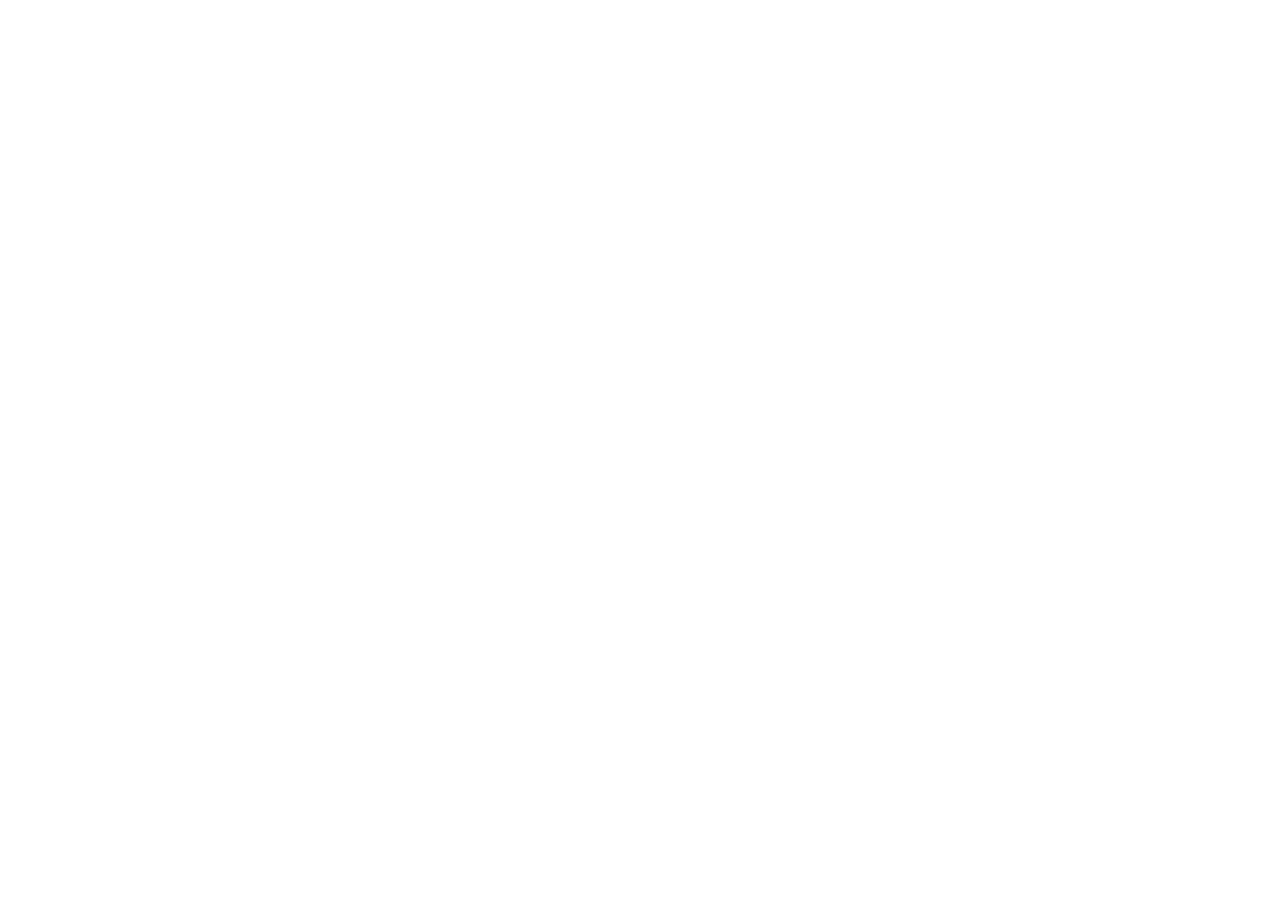
==== index.html @ ef93de19 "Add files via upload" ====
<!DOCTYPE html>
<html lang="en">
  <head>
    <meta charset="UTF-8" />
    <meta name="viewport" content="width=device-width, initial-scale=1.0, maximum-scale=1" />
    <title>ThinkWorld</title>
    <meta name="description" content="ThinkWorld — built on Replit. Update this description to reflect the app." />
    <meta name="robots" content="index, follow" />
    <meta property="og:title" content="ThinkWorld" />
    <meta property="og:description" content="ThinkWorld — built on Replit. Update this description to reflect the app." />
    <meta property="og:type" content="website" />
    <meta name="twitter:card" content="summary_large_image" />
    <meta name="twitter:title" content="ThinkWorld" />
    <meta name="twitter:description" content="ThinkWorld — built on Replit. Update this description to reflect the app." />
    <link rel="icon" type="image/svg+xml" href="/favicon.svg" />
    <link rel="preconnect" href="https://fonts.googleapis.com">
    <link rel="preconnect" href="https://fonts.gstatic.com" crossorigin>
    <link href="https://fonts.googleapis.com/css2?family=Inter:wght@400;500;600;700&display=swap" rel="stylesheet">
    <script type="module" crossorigin src="/assets/index-BuUdLi_k.js"></script>
    <link rel="stylesheet" crossorigin href="/assets/index-B8LPkPPi.css">
  </head>
  <body>
    <div id="root"></div>
  </body>
</html>
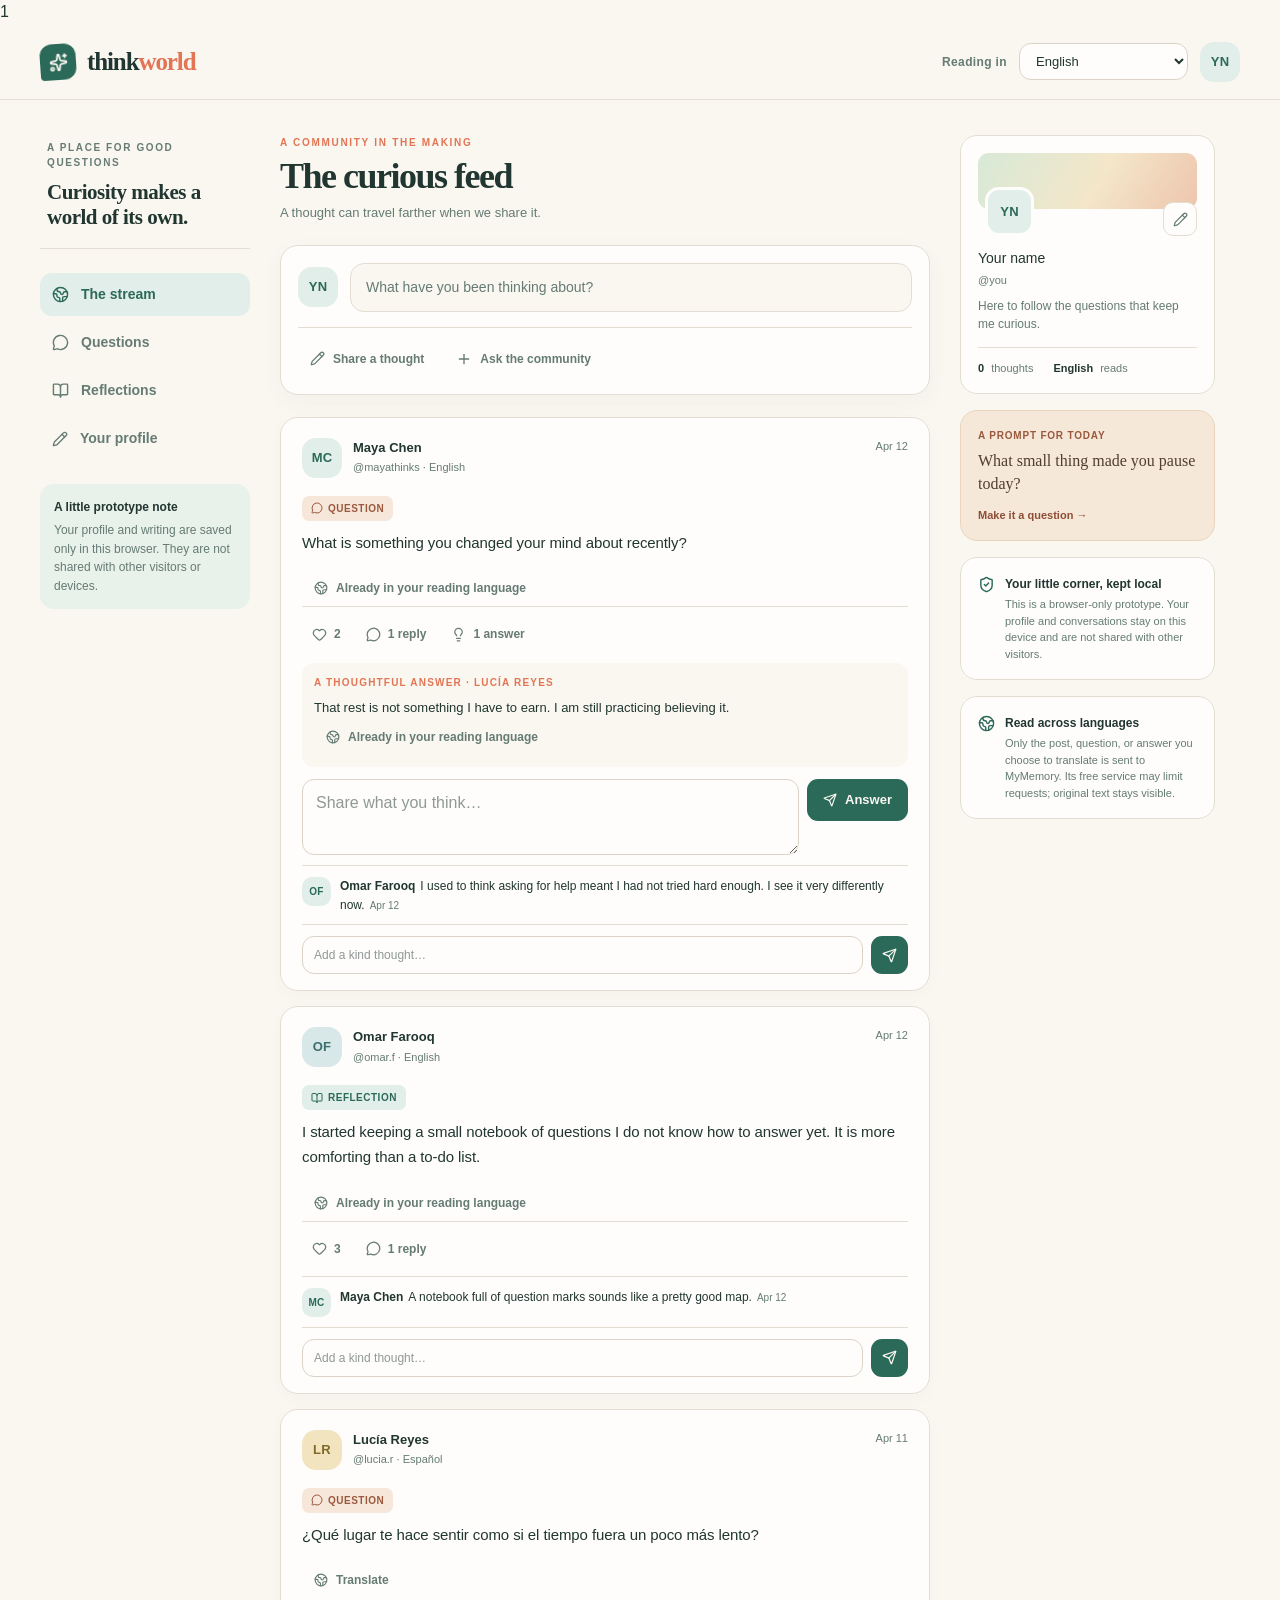
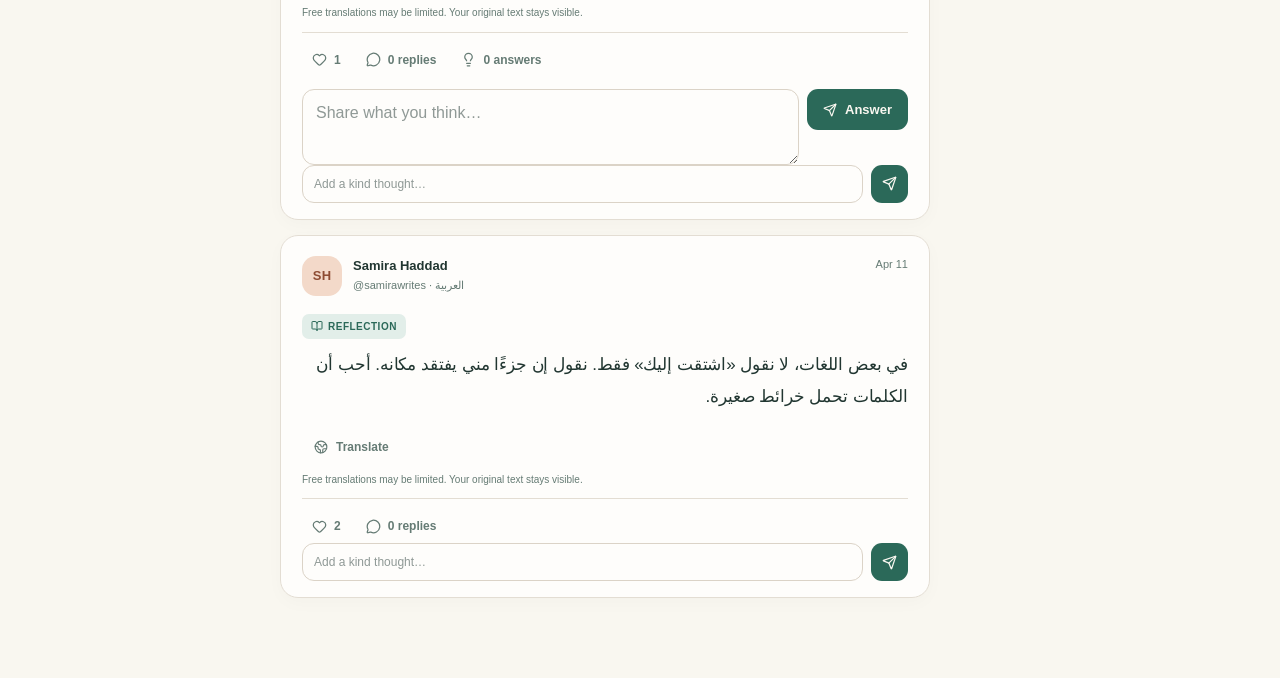
==== commit 0a11ca7f: "Update script and stylesheet paths in index.html" ====
--- a/index.html
+++ b/index.html
@@ -1,4 +1,4 @@
-<!DOCTYPE html>
+1<!DOCTYPE html>
 <html lang="en">
   <head>
     <meta charset="UTF-8" />
@@ -16,8 +16,8 @@
     <link rel="preconnect" href="https://fonts.googleapis.com">
     <link rel="preconnect" href="https://fonts.gstatic.com" crossorigin>
     <link href="https://fonts.googleapis.com/css2?family=Inter:wght@400;500;600;700&display=swap" rel="stylesheet">
-    <script type="module" crossorigin src="/assets/index-BuUdLi_k.js"></script>
-    <link rel="stylesheet" crossorigin href="/assets/index-B8LPkPPi.css">
+    <script type="module" crossorigin src="index-BuUdLi_k.js"></script>
+    <link rel="stylesheet" crossorigin href="index-B8LPkPPi.css">
   </head>
   <body>
     <div id="root"></div>
--- a/index-B8LPkPPi.css
+++ b/index-B8LPkPPi.css
@@ -0,0 +1 @@
+@import"https://fonts.googleapis.com/css2?family=DM+Sans:wght@400;500;600;700&family=Fraunces:opsz,wght@9..144,500;9..144,600;9..144,700&display=swap";@layer components;@layer properties{@supports (((-webkit-hyphens:none)) and (not (margin-trim:inline))) or ((-moz-orient:inline) and (not (color:rgb(from red r g b)))){*,:before,:after,::backdrop{--tw-translate-x:0;--tw-translate-y:0;--tw-translate-z:0;--tw-rotate-x:initial;--tw-rotate-y:initial;--tw-rotate-z:initial;--tw-skew-x:initial;--tw-skew-y:initial;--tw-space-y-reverse:0;--tw-space-x-reverse:0;--tw-border-style:solid;--tw-leading:initial;--tw-font-weight:initial;--tw-tracking:initial;--tw-ordinal:initial;--tw-slashed-zero:initial;--tw-numeric-figure:initial;--tw-numeric-spacing:initial;--tw-numeric-fraction:initial;--tw-shadow:0 0 #0000;--tw-shadow-color:initial;--tw-shadow-alpha:100%;--tw-inset-shadow:0 0 #0000;--tw-inset-shadow-color:initial;--tw-inset-shadow-alpha:100%;--tw-ring-color:initial;--tw-ring-shadow:0 0 #0000;--tw-inset-ring-color:initial;--tw-inset-ring-shadow:0 0 #0000;--tw-ring-inset:initial;--tw-ring-offset-width:0px;--tw-ring-offset-color:#fff;--tw-ring-offset-shadow:0 0 #0000;--tw-outline-style:solid;--tw-duration:initial;--tw-ease:initial;--tw-content:"";--tw-animation-delay:0s;--tw-animation-direction:normal;--tw-animation-duration:initial;--tw-animation-fill-mode:none;--tw-animation-iteration-count:1;--tw-enter-blur:0;--tw-enter-opacity:1;--tw-enter-rotate:0;--tw-enter-scale:1;--tw-enter-translate-x:0;--tw-enter-translate-y:0;--tw-exit-blur:0;--tw-exit-opacity:1;--tw-exit-rotate:0;--tw-exit-scale:1;--tw-exit-translate-x:0;--tw-exit-translate-y:0}}}@layer theme{:root,:host{--color-red-50:oklch(97.1% .013 17.38);--color-red-300:oklch(80.8% .114 19.571);--color-red-400:oklch(70.4% .191 22.216);--color-red-500:oklch(63.7% .237 25.331);--color-red-600:oklch(57.7% .245 27.325);--color-gray-50:oklch(98.5% .002 247.839);--color-gray-100:oklch(96.7% .003 264.542);--color-gray-600:oklch(44.6% .03 256.802);--color-gray-700:oklch(37.3% .034 259.733);--color-gray-800:oklch(27.8% .033 256.848);--color-gray-900:oklch(21% .034 264.665);--color-black:#000;--color-white:#fff;--spacing:.25rem;--container-sm:24rem;--container-md:28rem;--container-lg:32rem;--text-xs:.75rem;--text-xs--line-height:calc(1 / .75);--text-sm:.875rem;--text-sm--line-height:calc(1.25 / .875);--text-base:1rem;--text-base--line-height: 1.5 ;--text-lg:1.125rem;--text-lg--line-height:calc(1.75 / 1.125);--text-xl:1.25rem;--text-xl--line-height:calc(1.75 / 1.25);--text-2xl:1.5rem;--text-2xl--line-height:calc(2 / 1.5);--font-weight-normal:400;--font-weight-medium:500;--font-weight-semibold:600;--font-weight-bold:700;--tracking-tight:-.025em;--tracking-widest:.1em;--leading-snug:1.375;--leading-normal:1.5;--leading-relaxed:1.625;--ease-in-out:cubic-bezier(.4, 0, .2, 1);--animate-spin:spin 1s linear infinite;--animate-pulse:pulse 2s cubic-bezier(.4, 0, .6, 1) infinite;--aspect-video:16 / 9;--default-transition-duration:.15s;--default-transition-timing-function:cubic-bezier(.4, 0, .2, 1);--default-font-family:var(--app-font-sans);--default-mono-font-family:var(--app-font-mono);--color-border:hsl(var(--border))}}@layer base{*,:after,:before,::backdrop{box-sizing:border-box;border:0 solid;margin:0;padding:0}::file-selector-button{box-sizing:border-box;border:0 solid;margin:0;padding:0}html,:host{-webkit-text-size-adjust:100%;tab-size:4;line-height:1.5;font-family:var(--default-font-family,-apple-system, BlinkMacSystemFont, "Segoe UI", Roboto, "Helvetica Neue", "Noto Sans", Arial, sans-serif, "Apple Color Emoji", "Segoe UI Emoji", "Segoe UI Symbol", "Noto Color Emoji");font-feature-settings:var(--default-font-feature-settings,normal);font-variation-settings:var(--default-font-variation-settings,normal);-webkit-tap-highlight-color:transparent}hr{height:0;color:inherit;border-top-width:1px}abbr:where([title]){-webkit-text-decoration:underline dotted;text-decoration:underline dotted}h1,h2,h3,h4,h5,h6{font-size:inherit;font-weight:inherit}a{color:inherit;-webkit-text-decoration:inherit;text-decoration:inherit}b,strong{font-weight:bolder}code,kbd,samp,pre{font-family:var(--default-mono-font-family,ui-monospace, SFMono-Regular, Menlo, Monaco, Consolas, "Liberation Mono", "Courier New", monospace);font-feature-settings:var(--default-mono-font-feature-settings,normal);font-variation-settings:var(--default-mono-font-variation-settings,normal);font-size:1em}small{font-size:80%}sub,sup{vertical-align:baseline;font-size:75%;line-height:0;position:relative}sub{bottom:-.25em}sup{top:-.5em}table{text-indent:0;border-color:inherit;border-collapse:collapse}:-moz-focusring:where(:not(iframe)){outline:auto}progress{vertical-align:baseline}summary{display:list-item}ol,ul,menu{list-style:none}img,svg,video,canvas,audio,iframe,embed,object{vertical-align:middle;display:block}img,video{max-width:100%;height:auto}button,input,select,optgroup,textarea{font:inherit;font-feature-settings:inherit;font-variation-settings:inherit;letter-spacing:inherit;color:inherit;opacity:1;background-color:#0000;border-radius:0}::file-selector-button{font:inherit;font-feature-settings:inherit;font-variation-settings:inherit;letter-spacing:inherit;color:inherit;opacity:1;background-color:#0000;border-radius:0}:where(select:is([multiple],[size])) optgroup{font-weight:bolder}:where(select:is([multiple],[size])) optgroup option{padding-inline-start:20px}::file-selector-button{margin-inline-end:4px}::placeholder{opacity:1}@supports (not ((-webkit-appearance:-apple-pay-button))) or (contain-intrinsic-size:1px){::placeholder{color:currentColor}@supports (color:color-mix(in lab,red,red)){::placeholder{color:color-mix(in oklab,currentcolor 50%,transparent)}}}textarea{resize:vertical}::-webkit-search-decoration{-webkit-appearance:none}::-webkit-date-and-time-value{min-height:1lh;text-align:inherit}::-webkit-datetime-edit{display:inline-flex}::-webkit-datetime-edit-fields-wrapper{padding:0}::-webkit-datetime-edit{padding-block:0}::-webkit-datetime-edit-year-field{padding-block:0}::-webkit-datetime-edit-month-field{padding-block:0}::-webkit-datetime-edit-day-field{padding-block:0}::-webkit-datetime-edit-hour-field{padding-block:0}::-webkit-datetime-edit-minute-field{padding-block:0}::-webkit-datetime-edit-second-field{padding-block:0}::-webkit-datetime-edit-millisecond-field{padding-block:0}::-webkit-datetime-edit-meridiem-field{padding-block:0}::-webkit-calendar-picker-indicator{line-height:1}:-moz-ui-invalid{box-shadow:none}button,input:where([type=button],[type=reset],[type=submit]){appearance:button}::file-selector-button{appearance:button}::-webkit-inner-spin-button{height:auto}::-webkit-outer-spin-button{height:auto}[hidden]:where(:not([hidden=until-found])){display:none!important}*{border-color:hsl(var(--border))}body{background-color:hsl(var(--background));font-family:var(--app-font-sans);color:hsl(var(--foreground));-webkit-font-smoothing:antialiased;-moz-osx-font-smoothing:grayscale;min-width:320px;margin:0}button,input,textarea,select{font:inherit}button{cursor:pointer}}@layer utilities{.\@container\/field-group{container:field-group/inline-size}.pointer-events-auto{pointer-events:auto}.pointer-events-none{pointer-events:none}.invisible{visibility:hidden}.visible{visibility:visible}.sr-only{clip-path:inset(50%);white-space:nowrap;border-width:0;width:1px;height:1px;margin:-1px;padding:0;position:absolute;overflow:hidden}.absolute{position:absolute}.fixed{position:fixed}.relative{position:relative}.static{position:static}.inset-0{inset:0}.inset-x-0{inset-inline:0}.inset-y-0{inset-block:0}.-top-12{top:calc(var(--spacing) * -12)}.top-0{top:0}.top-1\.5{top:calc(var(--spacing) * 1.5)}.top-1\/2{top:50%}.top-2{top:calc(var(--spacing) * 2)}.top-3\.5{top:calc(var(--spacing) * 3.5)}.top-4{top:calc(var(--spacing) * 4)}.top-\[1px\]{top:1px}.top-\[50\%\]{top:50%}.top-\[60\%\]{top:60%}.top-full{top:100%}.-right-12{right:calc(var(--spacing) * -12)}.right-0{right:0}.right-1{right:var(--spacing)}.right-2{right:calc(var(--spacing) * 2)}.right-3{right:calc(var(--spacing) * 3)}.right-4{right:calc(var(--spacing) * 4)}.-bottom-12{bottom:calc(var(--spacing) * -12)}.bottom-0{bottom:0}.-left-12{left:calc(var(--spacing) * -12)}.left-0{left:0}.left-1\/2{left:50%}.left-2{left:calc(var(--spacing) * 2)}.left-\[50\%\]{left:50%}.z-10{z-index:10}.z-20{z-index:20}.z-50{z-index:50}.z-\[1\]{z-index:1}.z-\[100\]{z-index:100}.order-first{order:-9999}.order-last{order:9999}.\!m-0{margin:0!important}.-mx-1{margin-inline:calc(var(--spacing) * -1)}.mx-2{margin-inline:calc(var(--spacing) * 2)}.mx-3\.5{margin-inline:calc(var(--spacing) * 3.5)}.mx-4{margin-inline:calc(var(--spacing) * 4)}.mx-auto{margin-inline:auto}.-my-2{margin-block:calc(var(--spacing) * -2)}.my-0{margin-block:0}.my-0\.5{margin-block:calc(var(--spacing) * .5)}.my-1{margin-block:var(--spacing)}.-mt-4{margin-top:calc(var(--spacing) * -4)}.mt-1\.5{margin-top:calc(var(--spacing) * 1.5)}.mt-2{margin-top:calc(var(--spacing) * 2)}.mt-4{margin-top:calc(var(--spacing) * 4)}.mt-24{margin-top:calc(var(--spacing) * 24)}.mt-auto{margin-top:auto}.mr-2{margin-right:calc(var(--spacing) * 2)}.mb-1{margin-bottom:var(--spacing)}.mb-2{margin-bottom:calc(var(--spacing) * 2)}.mb-3{margin-bottom:calc(var(--spacing) * 3)}.mb-4{margin-bottom:calc(var(--spacing) * 4)}.-ml-4{margin-left:calc(var(--spacing) * -4)}.ml-1{margin-left:var(--spacing)}.ml-4{margin-left:calc(var(--spacing) * 4)}.ml-auto{margin-left:auto}.line-clamp-2{-webkit-line-clamp:2;-webkit-box-orient:vertical;display:-webkit-box;overflow:hidden}.block{display:block}.flex{display:flex}.grid{display:grid}.hidden{display:none}.inline-flex{display:inline-flex}.table{display:table}.aspect-square{aspect-ratio:1}.aspect-video{aspect-ratio:var(--aspect-video)}.size-4{width:calc(var(--spacing) * 4);height:calc(var(--spacing) * 4)}.size-6{width:calc(var(--spacing) * 6);height:calc(var(--spacing) * 6)}.size-8{width:calc(var(--spacing) * 8);height:calc(var(--spacing) * 8)}.size-10{width:calc(var(--spacing) * 10);height:calc(var(--spacing) * 10)}.size-\[--cell-size\]{width:--cell-size;height:--cell-size}.h-1\.5{height:calc(var(--spacing) * 1.5)}.h-2{height:calc(var(--spacing) * 2)}.h-2\.5{height:calc(var(--spacing) * 2.5)}.h-3{height:calc(var(--spacing) * 3)}.h-3\.5{height:calc(var(--spacing) * 3.5)}.h-4{height:calc(var(--spacing) * 4)}.h-5{height:calc(var(--spacing) * 5)}.h-6{height:calc(var(--spacing) * 6)}.h-7{height:calc(var(--spacing) * 7)}.h-8{height:calc(var(--spacing) * 8)}.h-9{height:calc(var(--spacing) * 9)}.h-10{height:calc(var(--spacing) * 10)}.h-12{height:calc(var(--spacing) * 12)}.h-\[--cell-size\]{height:--cell-size}.h-\[1px\]{height:1px}.h-\[var\(--radix-navigation-menu-viewport-height\)\]{height:var(--radix-navigation-menu-viewport-height)}.h-\[var\(--radix-select-trigger-height\)\]{height:var(--radix-select-trigger-height)}.h-auto{height:auto}.h-full{height:100%}.h-px{height:1px}.h-svh{height:100svh}.max-h-\[--radix-context-menu-content-available-height\]{max-height:--radix-context-menu-content-available-height}.max-h-\[--radix-select-content-available-height\]{max-height:--radix-select-content-available-height}.max-h-\[85vh\]{max-height:85vh}.max-h-\[300px\]{max-height:300px}.max-h-\[var\(--radix-dropdown-menu-content-available-height\)\]{max-height:var(--radix-dropdown-menu-content-available-height)}.max-h-screen{max-height:100vh}.min-h-0{min-height:0}.min-h-8{min-height:calc(var(--spacing) * 8)}.min-h-9{min-height:calc(var(--spacing) * 9)}.min-h-10{min-height:calc(var(--spacing) * 10)}.min-h-\[60px\]{min-height:60px}.min-h-screen{min-height:100vh}.min-h-svh{min-height:100svh}.w-0{width:0}.w-1{width:var(--spacing)}.w-2{width:calc(var(--spacing) * 2)}.w-2\.5{width:calc(var(--spacing) * 2.5)}.w-3{width:calc(var(--spacing) * 3)}.w-3\.5{width:calc(var(--spacing) * 3.5)}.w-3\/4{width:75%}.w-4{width:calc(var(--spacing) * 4)}.w-5{width:calc(var(--spacing) * 5)}.w-7{width:calc(var(--spacing) * 7)}.w-8{width:calc(var(--spacing) * 8)}.w-9{width:calc(var(--spacing) * 9)}.w-10{width:calc(var(--spacing) * 10)}.w-64{width:calc(var(--spacing) * 64)}.w-72{width:calc(var(--spacing) * 72)}.w-\[--cell-size\]{width:--cell-size}.w-\[1px\]{width:1px}.w-\[100px\]{width:100px}.w-\[var\(--sidebar-width\)\]{width:var(--sidebar-width)}.w-auto{width:auto}.w-fit{width:fit-content}.w-full{width:100%}.w-max{width:max-content}.w-px{width:1px}.max-w-\[var\(--skeleton-width\)\]{max-width:var(--skeleton-width)}.max-w-lg{max-width:var(--container-lg)}.max-w-max{max-width:max-content}.max-w-md{max-width:var(--container-md)}.max-w-sm{max-width:var(--container-sm)}.min-w-0{min-width:0}.min-w-5{min-width:calc(var(--spacing) * 5)}.min-w-8{min-width:calc(var(--spacing) * 8)}.min-w-9{min-width:calc(var(--spacing) * 9)}.min-w-10{min-width:calc(var(--spacing) * 10)}.min-w-\[--cell-size\]{min-width:--cell-size}.min-w-\[8rem\]{min-width:8rem}.min-w-\[12rem\]{min-width:12rem}.min-w-\[var\(--radix-select-trigger-width\)\]{min-width:var(--radix-select-trigger-width)}.flex-1{flex:1}.shrink-0{flex-shrink:0}.grow{flex-grow:1}.grow-0{flex-grow:0}.basis-full{flex-basis:100%}.caption-bottom{caption-side:bottom}.border-collapse{border-collapse:collapse}.origin-\[--radix-context-menu-content-transform-origin\]{transform-origin:--radix-context-menu-content-transform-origin}.origin-\[--radix-dropdown-menu-content-transform-origin\]{transform-origin:--radix-dropdown-menu-content-transform-origin}.origin-\[--radix-hover-card-content-transform-origin\]{transform-origin:--radix-hover-card-content-transform-origin}.origin-\[--radix-menubar-content-transform-origin\]{transform-origin:--radix-menubar-content-transform-origin}.origin-\[--radix-popover-content-transform-origin\]{transform-origin:--radix-popover-content-transform-origin}.origin-\[--radix-select-content-transform-origin\]{transform-origin:--radix-select-content-transform-origin}.origin-\[--radix-tooltip-content-transform-origin\]{transform-origin:--radix-tooltip-content-transform-origin}.-translate-x-1\/2{--tw-translate-x: -50% ;translate:var(--tw-translate-x) var(--tw-translate-y)}.-translate-x-px{--tw-translate-x:-1px;translate:var(--tw-translate-x) var(--tw-translate-y)}.translate-x-\[-50\%\]{--tw-translate-x:-50%;translate:var(--tw-translate-x) var(--tw-translate-y)}.translate-x-px{--tw-translate-x:1px;translate:var(--tw-translate-x) var(--tw-translate-y)}.-translate-y-1\/2{--tw-translate-y: -50% ;translate:var(--tw-translate-x) var(--tw-translate-y)}.translate-y-\[-50\%\]{--tw-translate-y:-50%;translate:var(--tw-translate-x) var(--tw-translate-y)}.rotate-45{rotate:45deg}.rotate-90{rotate:90deg}.transform{transform:var(--tw-rotate-x,) var(--tw-rotate-y,) var(--tw-rotate-z,) var(--tw-skew-x,) var(--tw-skew-y,)}.animate-caret-blink{animation:1.25s ease-out infinite caret-blink}.animate-in{animation:enter var(--tw-animation-duration,var(--tw-duration,.15s))var(--tw-ease,ease)var(--tw-animation-delay,0s)var(--tw-animation-iteration-count,1)var(--tw-animation-direction,normal)var(--tw-animation-fill-mode,none)}.animate-pulse{animation:var(--animate-pulse)}.animate-spin{animation:var(--animate-spin)}.cursor-default{cursor:default}.cursor-pointer{cursor:pointer}.cursor-text{cursor:text}.touch-none{touch-action:none}.resize-none{resize:none}.list-disc{list-style-type:disc}.list-none{list-style-type:none}.flex-col{flex-direction:column}.flex-col-reverse{flex-direction:column-reverse}.flex-row{flex-direction:row}.flex-wrap{flex-wrap:wrap}.place-content-center{place-content:center}.items-center{align-items:center}.items-end{align-items:flex-end}.items-start{align-items:flex-start}.items-stretch{align-items:stretch}.justify-between{justify-content:space-between}.justify-center{justify-content:center}.justify-start{justify-content:flex-start}.gap-1{gap:var(--spacing)}.gap-1\.5{gap:calc(var(--spacing) * 1.5)}.gap-2{gap:calc(var(--spacing) * 2)}.gap-2\.5{gap:calc(var(--spacing) * 2.5)}.gap-3{gap:calc(var(--spacing) * 3)}.gap-4{gap:calc(var(--spacing) * 4)}.gap-6{gap:calc(var(--spacing) * 6)}.gap-7{gap:calc(var(--spacing) * 7)}:where(.space-y-1\.5>:not(:last-child)){--tw-space-y-reverse:0;margin-block-start:calc(calc(var(--spacing) * 1.5) * var(--tw-space-y-reverse));margin-block-end:calc(calc(var(--spacing) * 1.5) * calc(1 - var(--tw-space-y-reverse)))}:where(.space-y-2>:not(:last-child)){--tw-space-y-reverse:0;margin-block-start:calc(calc(var(--spacing) * 2) * var(--tw-space-y-reverse));margin-block-end:calc(calc(var(--spacing) * 2) * calc(1 - var(--tw-space-y-reverse)))}:where(.space-x-1>:not(:last-child)){--tw-space-x-reverse:0;margin-inline-start:calc(var(--spacing) * var(--tw-space-x-reverse));margin-inline-end:calc(var(--spacing) * calc(1 - var(--tw-space-x-reverse)))}:where(.space-x-4>:not(:last-child)){--tw-space-x-reverse:0;margin-inline-start:calc(calc(var(--spacing) * 4) * var(--tw-space-x-reverse));margin-inline-end:calc(calc(var(--spacing) * 4) * calc(1 - var(--tw-space-x-reverse)))}.self-stretch{align-self:stretch}.overflow-auto{overflow:auto}.overflow-hidden{overflow:hidden}.overflow-x-auto{overflow-x:auto}.overflow-x-hidden{overflow-x:hidden}.overflow-y-auto{overflow-y:auto}.rounded{border-radius:.25rem}.rounded-\[2px\]{border-radius:2px}.rounded-\[calc\(var\(--radius\)-5px\)\]{border-radius:calc(var(--radius) - 5px)}.rounded-\[inherit\]{border-radius:inherit}.rounded-full{border-radius:3.40282e38px}.rounded-lg{border-radius:var(--radius)}.rounded-md{border-radius:calc(var(--radius) - 2px)}.rounded-none{border-radius:0}.rounded-sm{border-radius:calc(var(--radius) - 4px)}.rounded-xl{border-radius:calc(var(--radius) + 4px)}.rounded-t-\[10px\]{border-top-left-radius:10px;border-top-right-radius:10px}.rounded-l-md{border-top-left-radius:calc(var(--radius) - 2px);border-bottom-left-radius:calc(var(--radius) - 2px)}.rounded-tl-sm{border-top-left-radius:calc(var(--radius) - 4px)}.rounded-r-md{border-top-right-radius:calc(var(--radius) - 2px);border-bottom-right-radius:calc(var(--radius) - 2px)}.border{border-style:var(--tw-border-style);border-width:1px}.border-0{border-style:var(--tw-border-style);border-width:0}.border-2{border-style:var(--tw-border-style);border-width:2px}.border-\[1\.5px\]{border-style:var(--tw-border-style);border-width:1.5px}.border-y{border-block-style:var(--tw-border-style);border-block-width:1px}.border-t{border-top-style:var(--tw-border-style);border-top-width:1px}.border-r{border-right-style:var(--tw-border-style);border-right-width:1px}.border-b{border-bottom-style:var(--tw-border-style);border-bottom-width:1px}.border-l{border-left-style:var(--tw-border-style);border-left-width:1px}.border-dashed{--tw-border-style:dashed;border-style:dashed}.\[border-color\:var\(--badge-outline\)\]{border-color:var(--badge-outline)}.\[border-color\:var\(--button-outline\)\]{border-color:var(--button-outline)}.border-\[--color-border\]{border-color:--color-border}.border-border,.border-border\/50{border-color:hsl(var(--border))}@supports (color:color-mix(in lab,red,red)){.border-border\/50{border-color:color-mix(in oklab,hsl(var(--border)) 50%,transparent)}}.border-input{border-color:hsl(var(--input))}.border-primary,.border-primary\/50{border-color:hsl(var(--primary))}@supports (color:color-mix(in lab,red,red)){.border-primary\/50{border-color:color-mix(in oklab,hsl(var(--primary)) 50%,transparent)}}.border-transparent{border-color:#0000}.border-t-transparent{border-top-color:#0000}.border-l-transparent{border-left-color:#0000}.bg-\[--color-bg\]{background-color:--color-bg}.bg-accent{background-color:hsl(var(--accent))}.bg-background{background-color:hsl(var(--background))}.bg-black\/80{background-color:#000c}@supports (color:color-mix(in lab,red,red)){.bg-black\/80{background-color:color-mix(in oklab,var(--color-black) 80%,transparent)}}.bg-border{background-color:hsl(var(--border))}.bg-card{background-color:hsl(var(--card))}.bg-foreground{background-color:hsl(var(--foreground))}.bg-gray-50{background-color:var(--color-gray-50)}.bg-gray-100{background-color:var(--color-gray-100)}.bg-gray-900{background-color:var(--color-gray-900)}.bg-input{background-color:hsl(var(--input))}.bg-muted,.bg-muted\/50{background-color:hsl(var(--muted))}@supports (color:color-mix(in lab,red,red)){.bg-muted\/50{background-color:color-mix(in oklab,hsl(var(--muted)) 50%,transparent)}}.bg-primary,.bg-primary\/10{background-color:hsl(var(--primary))}@supports (color:color-mix(in lab,red,red)){.bg-primary\/10{background-color:color-mix(in oklab,hsl(var(--primary)) 10%,transparent)}}.bg-primary\/20{background-color:hsl(var(--primary))}@supports (color:color-mix(in lab,red,red)){.bg-primary\/20{background-color:color-mix(in oklab,hsl(var(--primary)) 20%,transparent)}}.bg-secondary{background-color:hsl(var(--secondary))}.bg-transparent{background-color:#0000}.fill-current{fill:currentColor}.fill-primary{fill:hsl(var(--primary))}.p-0{padding:0}.p-1{padding:var(--spacing)}.p-2{padding:calc(var(--spacing) * 2)}.p-3{padding:calc(var(--spacing) * 3)}.p-4{padding:calc(var(--spacing) * 4)}.p-6{padding:calc(var(--spacing) * 6)}.p-\[1px\]{padding:1px}.px-1{padding-inline:var(--spacing)}.px-1\.5{padding-inline:calc(var(--spacing) * 1.5)}.px-2{padding-inline:calc(var(--spacing) * 2)}.px-2\.5{padding-inline:calc(var(--spacing) * 2.5)}.px-3{padding-inline:calc(var(--spacing) * 3)}.px-4{padding-inline:calc(var(--spacing) * 4)}.px-8{padding-inline:calc(var(--spacing) * 8)}.px-\[--cell-size\]{padding-inline:--cell-size}.py-0\.5{padding-block:calc(var(--spacing) * .5)}.py-1{padding-block:var(--spacing)}.py-1\.5{padding-block:calc(var(--spacing) * 1.5)}.py-2{padding-block:calc(var(--spacing) * 2)}.py-3{padding-block:calc(var(--spacing) * 3)}.py-4{padding-block:calc(var(--spacing) * 4)}.py-6{padding-block:calc(var(--spacing) * 6)}.pt-0{padding-top:0}.pt-3{padding-top:calc(var(--spacing) * 3)}.pt-4{padding-top:calc(var(--spacing) * 4)}.pt-6{padding-top:calc(var(--spacing) * 6)}.pr-1{padding-right:var(--spacing)}.pr-2{padding-right:calc(var(--spacing) * 2)}.pr-2\.5{padding-right:calc(var(--spacing) * 2.5)}.pr-3{padding-right:calc(var(--spacing) * 3)}.pr-8{padding-right:calc(var(--spacing) * 8)}.pb-3{padding-bottom:calc(var(--spacing) * 3)}.pb-4{padding-bottom:calc(var(--spacing) * 4)}.pl-2{padding-left:calc(var(--spacing) * 2)}.pl-2\.5{padding-left:calc(var(--spacing) * 2.5)}.pl-3{padding-left:calc(var(--spacing) * 3)}.pl-4{padding-left:calc(var(--spacing) * 4)}.pl-8{padding-left:calc(var(--spacing) * 8)}.text-center{text-align:center}.text-left{text-align:left}.align-middle{vertical-align:middle}.font-mono{font-family:var(--app-font-mono)}.font-sans{font-family:var(--app-font-sans)}.text-2xl{font-size:var(--text-2xl);line-height:var(--tw-leading,var(--text-2xl--line-height))}.text-base{font-size:var(--text-base);line-height:var(--tw-leading,var(--text-base--line-height))}.text-lg{font-size:var(--text-lg);line-height:var(--tw-leading,var(--text-lg--line-height))}.text-sm{font-size:var(--text-sm);line-height:var(--tw-leading,var(--text-sm--line-height))}.text-sm\/relaxed{font-size:var(--text-sm);line-height:var(--leading-relaxed)}.text-xl{font-size:var(--text-xl);line-height:var(--tw-leading,var(--text-xl--line-height))}.text-xs{font-size:var(--text-xs);line-height:var(--tw-leading,var(--text-xs--line-height))}.text-\[0\.8rem\]{font-size:.8rem}.leading-none{--tw-leading:1;line-height:1}.leading-normal{--tw-leading:var(--leading-normal);line-height:var(--leading-normal)}.leading-snug{--tw-leading:var(--leading-snug);line-height:var(--leading-snug)}.font-bold{--tw-font-weight:var(--font-weight-bold);font-weight:var(--font-weight-bold)}.font-medium{--tw-font-weight:var(--font-weight-medium);font-weight:var(--font-weight-medium)}.font-normal{--tw-font-weight:var(--font-weight-normal);font-weight:var(--font-weight-normal)}.font-semibold{--tw-font-weight:var(--font-weight-semibold);font-weight:var(--font-weight-semibold)}.tracking-tight{--tw-tracking:var(--tracking-tight);letter-spacing:var(--tracking-tight)}.tracking-widest{--tw-tracking:var(--tracking-widest);letter-spacing:var(--tracking-widest)}.text-balance{text-wrap:balance}.break-words{overflow-wrap:break-word}.whitespace-nowrap{white-space:nowrap}.text-accent-foreground{color:hsl(var(--accent-foreground))}.text-card-foreground{color:hsl(var(--card-foreground))}.text-current{color:currentColor}.text-foreground,.text-foreground\/50{color:hsl(var(--foreground))}@supports (color:color-mix(in lab,red,red)){.text-foreground\/50{color:color-mix(in oklab,hsl(var(--foreground)) 50%,transparent)}}.text-gray-600{color:var(--color-gray-600)}.text-gray-800{color:var(--color-gray-800)}.text-gray-900{color:var(--color-gray-900)}.text-muted-foreground{color:hsl(var(--muted-foreground))}.text-primary{color:hsl(var(--primary))}.text-primary-foreground{color:hsl(var(--primary-foreground))}.text-red-500{color:var(--color-red-500)}.text-secondary-foreground{color:hsl(var(--secondary-foreground))}.text-white{color:var(--color-white)}.tabular-nums{--tw-numeric-spacing:tabular-nums;font-variant-numeric:var(--tw-ordinal,) var(--tw-slashed-zero,) var(--tw-numeric-figure,) var(--tw-numeric-spacing,) var(--tw-numeric-fraction,)}.underline-offset-4{text-underline-offset:4px}.opacity-0{opacity:0}.opacity-50{opacity:.5}.opacity-60{opacity:.6}.opacity-70{opacity:.7}.opacity-90{opacity:.9}.shadow{--tw-shadow:0 1px 3px 0 var(--tw-shadow-color,#0000001a), 0 1px 2px -1px var(--tw-shadow-color,#0000001a);box-shadow:var(--tw-inset-shadow),var(--tw-inset-ring-shadow),var(--tw-ring-offset-shadow),var(--tw-ring-shadow),var(--tw-shadow)}.shadow-\[0_0_0_1px_hsl\(var\(--sidebar-border\)\)\]{--tw-shadow:0 0 0 1px var(--tw-shadow-color,hsl(var(--sidebar-border)));box-shadow:var(--tw-inset-shadow),var(--tw-inset-ring-shadow),var(--tw-ring-offset-shadow),var(--tw-ring-shadow),var(--tw-shadow)}.shadow-lg{--tw-shadow:0 10px 15px -3px var(--tw-shadow-color,#0000001a), 0 4px 6px -4px var(--tw-shadow-color,#0000001a);box-shadow:var(--tw-inset-shadow),var(--tw-inset-ring-shadow),var(--tw-ring-offset-shadow),var(--tw-ring-shadow),var(--tw-shadow)}.shadow-md{--tw-shadow:0 4px 6px -1px var(--tw-shadow-color,#0000001a), 0 2px 4px -2px var(--tw-shadow-color,#0000001a);box-shadow:var(--tw-inset-shadow),var(--tw-inset-ring-shadow),var(--tw-ring-offset-shadow),var(--tw-ring-shadow),var(--tw-shadow)}.shadow-none{--tw-shadow:0 0 #0000;box-shadow:var(--tw-inset-shadow),var(--tw-inset-ring-shadow),var(--tw-ring-offset-shadow),var(--tw-ring-shadow),var(--tw-shadow)}.shadow-sm{--tw-shadow:0 1px 3px 0 var(--tw-shadow-color,#0000001a), 0 1px 2px -1px var(--tw-shadow-color,#0000001a);box-shadow:var(--tw-inset-shadow),var(--tw-inset-ring-shadow),var(--tw-ring-offset-shadow),var(--tw-ring-shadow),var(--tw-shadow)}.shadow-xl{--tw-shadow:0 20px 25px -5px var(--tw-shadow-color,#0000001a), 0 8px 10px -6px var(--tw-shadow-color,#0000001a);box-shadow:var(--tw-inset-shadow),var(--tw-inset-ring-shadow),var(--tw-ring-offset-shadow),var(--tw-ring-shadow),var(--tw-shadow)}.shadow-xs{--tw-shadow:0 1px 2px 0 var(--tw-shadow-color,#0000000d);box-shadow:var(--tw-inset-shadow),var(--tw-inset-ring-shadow),var(--tw-ring-offset-shadow),var(--tw-ring-shadow),var(--tw-shadow)}.ring-0{--tw-ring-shadow:var(--tw-ring-inset,) 0 0 0 calc(0px + var(--tw-ring-offset-width)) var(--tw-ring-color,currentcolor);box-shadow:var(--tw-inset-shadow),var(--tw-inset-ring-shadow),var(--tw-ring-offset-shadow),var(--tw-ring-shadow),var(--tw-shadow)}.ring-1{--tw-ring-shadow:var(--tw-ring-inset,) 0 0 0 calc(1px + var(--tw-ring-offset-width)) var(--tw-ring-color,currentcolor);box-shadow:var(--tw-inset-shadow),var(--tw-inset-ring-shadow),var(--tw-ring-offset-shadow),var(--tw-ring-shadow),var(--tw-shadow)}.ring-ring{--tw-ring-color:hsl(var(--ring))}.ring-offset-background{--tw-ring-offset-color:hsl(var(--background))}.outline-hidden{--tw-outline-style:none;outline-style:none}@media(forced-colors:active){.outline-hidden{outline-offset:2px;outline:2px solid #0000}}.outline{outline-style:var(--tw-outline-style);outline-width:1px}.outline-2{outline-style:var(--tw-outline-style);outline-width:2px}.outline-offset-2{outline-offset:2px}.outline-transparent{outline-color:#0000}.transition{transition-property:color,background-color,border-color,outline-color,text-decoration-color,fill,stroke,--tw-gradient-from,--tw-gradient-via,--tw-gradient-to,opacity,box-shadow,transform,translate,scale,rotate,filter,-webkit-backdrop-filter,backdrop-filter,display,content-visibility,overlay,pointer-events;transition-timing-function:var(--tw-ease,var(--default-transition-timing-function));transition-duration:var(--tw-duration,var(--default-transition-duration))}.transition-\[color\,box-shadow\]{transition-property:color,box-shadow;transition-timing-function:var(--tw-ease,var(--default-transition-timing-function));transition-duration:var(--tw-duration,var(--default-transition-duration))}.transition-\[left\,right\,width\]{transition-property:left,right,width;transition-timing-function:var(--tw-ease,var(--default-transition-timing-function));transition-duration:var(--tw-duration,var(--default-transition-duration))}.transition-\[margin\,opacity\]{transition-property:margin,opacity;transition-timing-function:var(--tw-ease,var(--default-transition-timing-function));transition-duration:var(--tw-duration,var(--default-transition-duration))}.transition-\[width\,height\,padding\]{transition-property:width,height,padding;transition-timing-function:var(--tw-ease,var(--default-transition-timing-function));transition-duration:var(--tw-duration,var(--default-transition-duration))}.transition-\[width\]{transition-property:width;transition-timing-function:var(--tw-ease,var(--default-transition-timing-function));transition-duration:var(--tw-duration,var(--default-transition-duration))}.transition-all{transition-property:all;transition-timing-function:var(--tw-ease,var(--default-transition-timing-function));transition-duration:var(--tw-duration,var(--default-transition-duration))}.transition-colors{transition-property:color,background-color,border-color,outline-color,text-decoration-color,fill,stroke,--tw-gradient-from,--tw-gradient-via,--tw-gradient-to;transition-timing-function:var(--tw-ease,var(--default-transition-timing-function));transition-duration:var(--tw-duration,var(--default-transition-duration))}.transition-opacity{transition-property:opacity;transition-timing-function:var(--tw-ease,var(--default-transition-timing-function));transition-duration:var(--tw-duration,var(--default-transition-duration))}.transition-transform{transition-property:transform,translate,scale,rotate;transition-timing-function:var(--tw-ease,var(--default-transition-timing-function));transition-duration:var(--tw-duration,var(--default-transition-duration))}.duration-100{--tw-duration:.1s;transition-duration:.1s}.duration-200{--tw-duration:.2s;transition-duration:.2s}.duration-300{--tw-duration:.3s;transition-duration:.3s}.duration-1000{--tw-duration:1s;transition-duration:1s}.ease-in-out{--tw-ease:var(--ease-in-out);transition-timing-function:var(--ease-in-out)}.ease-linear{--tw-ease:linear;transition-timing-function:linear}.fade-in-0{--tw-enter-opacity:0}.outline-none{--tw-outline-style:none;outline-style:none}.select-none{-webkit-user-select:none;user-select:none}.zoom-in-95{--tw-enter-scale:.95}.\[--cell-size\:2rem\]{--cell-size:2rem}.group-focus-within\/menu-item\:opacity-100:is(:where(.group\/menu-item):focus-within *){opacity:1}@media(hover:hover){.group-hover\:opacity-100:is(:where(.group):hover *),.group-hover\/menu-item\:opacity-100:is(:where(.group\/menu-item):hover *){opacity:1}}.group-has-data-\[sidebar\=menu-action\]\/menu-item\:pr-8:is(:where(.group\/menu-item):has([data-sidebar=menu-action]) *){padding-right:calc(var(--spacing) * 8)}.group-has-\[\[data-orientation\=horizontal\]\]\/field\:text-balance:is(:where(.group\/field):has([data-orientation=horizontal]) *){text-wrap:balance}.group-has-\[\[data-slot\=item-description\]\]\/item\:translate-y-0\.5:is(:where(.group\/item):has([data-slot=item-description]) *){--tw-translate-y:calc(var(--spacing) * .5);translate:var(--tw-translate-x) var(--tw-translate-y)}.group-has-\[\[data-slot\=item-description\]\]\/item\:self-start:is(:where(.group\/item):has([data-slot=item-description]) *){align-self:flex-start}.group-has-\[\>input\]\/input-group\:pt-2\.5:is(:where(.group\/input-group):has(>input) *){padding-top:calc(var(--spacing) * 2.5)}.group-has-\[\>input\]\/input-group\:pb-2\.5:is(:where(.group\/input-group):has(>input) *){padding-bottom:calc(var(--spacing) * 2.5)}.group-data-\[collapsible\=icon\]\:-mt-8:is(:where(.group)[data-collapsible=icon] *){margin-top:calc(var(--spacing) * -8)}.group-data-\[collapsible\=icon\]\:hidden:is(:where(.group)[data-collapsible=icon] *){display:none}.group-data-\[collapsible\=icon\]\:h-8\!:is(:where(.group)[data-collapsible=icon] *){height:calc(var(--spacing) * 8)!important}.group-data-\[collapsible\=icon\]\:w-8\!:is(:where(.group)[data-collapsible=icon] *){width:calc(var(--spacing) * 8)!important}.group-data-\[collapsible\=icon\]\:w-\[calc\(var\(--sidebar-width-icon\)\+var\(--spacing-4\)\)\]:is(:where(.group)[data-collapsible=icon] *){width:calc(var(--sidebar-width-icon) + var(--spacing-4))}.group-data-\[collapsible\=icon\]\:w-\[calc\(var\(--sidebar-width-icon\)\+var\(--spacing-4\)\+2px\)\]:is(:where(.group)[data-collapsible=icon] *){width:calc(var(--sidebar-width-icon) + var(--spacing-4) + 2px)}.group-data-\[collapsible\=icon\]\:w-\[var\(--sidebar-width-icon\)\]:is(:where(.group)[data-collapsible=icon] *){width:var(--sidebar-width-icon)}.group-data-\[collapsible\=icon\]\:overflow-hidden:is(:where(.group)[data-collapsible=icon] *){overflow:hidden}.group-data-\[collapsible\=icon\]\:p-0\!:is(:where(.group)[data-collapsible=icon] *){padding:0!important}.group-data-\[collapsible\=icon\]\:p-2\!:is(:where(.group)[data-collapsible=icon] *){padding:calc(var(--spacing) * 2)!important}.group-data-\[collapsible\=icon\]\:opacity-0:is(:where(.group)[data-collapsible=icon] *){opacity:0}.group-data-\[collapsible\=offcanvas\]\:right-\[calc\(var\(--sidebar-width\)\*-1\)\]:is(:where(.group)[data-collapsible=offcanvas] *){right:calc(var(--sidebar-width) * -1)}.group-data-\[collapsible\=offcanvas\]\:left-\[calc\(var\(--sidebar-width\)\*-1\)\]:is(:where(.group)[data-collapsible=offcanvas] *){left:calc(var(--sidebar-width) * -1)}.group-data-\[collapsible\=offcanvas\]\:w-0:is(:where(.group)[data-collapsible=offcanvas] *){width:0}.group-data-\[collapsible\=offcanvas\]\:translate-x-0:is(:where(.group)[data-collapsible=offcanvas] *){--tw-translate-x:0px;translate:var(--tw-translate-x) var(--tw-translate-y)}.group-data-\[disabled\=true\]\/field\:opacity-50:is(:where(.group\/field)[data-disabled=true] *),.group-data-\[disabled\=true\]\/input-group\:opacity-50:is(:where(.group\/input-group)[data-disabled=true] *){opacity:.5}.group-data-\[focused\=true\]\/day\:relative:is(:where(.group\/day)[data-focused=true] *){position:relative}.group-data-\[focused\=true\]\/day\:z-10:is(:where(.group\/day)[data-focused=true] *){z-index:10}.group-data-\[focused\=true\]\/day\:border-ring:is(:where(.group\/day)[data-focused=true] *){border-color:hsl(var(--ring))}.group-data-\[focused\=true\]\/day\:ring-\[3px\]:is(:where(.group\/day)[data-focused=true] *){--tw-ring-shadow:var(--tw-ring-inset,) 0 0 0 calc(3px + var(--tw-ring-offset-width)) var(--tw-ring-color,currentcolor);box-shadow:var(--tw-inset-shadow),var(--tw-inset-ring-shadow),var(--tw-ring-offset-shadow),var(--tw-ring-shadow),var(--tw-shadow)}.group-data-\[focused\=true\]\/day\:ring-ring\/50:is(:where(.group\/day)[data-focused=true] *){--tw-ring-color:hsl(var(--ring))}@supports (color:color-mix(in lab,red,red)){.group-data-\[focused\=true\]\/day\:ring-ring\/50:is(:where(.group\/day)[data-focused=true] *){--tw-ring-color:color-mix(in oklab, hsl(var(--ring)) 50%, transparent)}}.group-data-\[side\=left\]\:-right-4:is(:where(.group)[data-side=left] *){right:calc(var(--spacing) * -4)}.group-data-\[side\=left\]\:border-r:is(:where(.group)[data-side=left] *){border-right-style:var(--tw-border-style);border-right-width:1px}.group-data-\[side\=right\]\:left-0:is(:where(.group)[data-side=right] *){left:0}.group-data-\[side\=right\]\:rotate-180:is(:where(.group)[data-side=right] *){rotate:180deg}.group-data-\[side\=right\]\:border-l:is(:where(.group)[data-side=right] *){border-left-style:var(--tw-border-style);border-left-width:1px}.group-data-\[state\=open\]\:rotate-180:is(:where(.group)[data-state=open] *){rotate:180deg}.group-data-\[variant\=floating\]\:rounded-lg:is(:where(.group)[data-variant=floating] *){border-radius:var(--radius)}.group-data-\[variant\=floating\]\:border:is(:where(.group)[data-variant=floating] *){border-style:var(--tw-border-style);border-width:1px}.group-data-\[variant\=floating\]\:shadow-sm:is(:where(.group)[data-variant=floating] *){--tw-shadow:0 1px 3px 0 var(--tw-shadow-color,#0000001a), 0 1px 2px -1px var(--tw-shadow-color,#0000001a);box-shadow:var(--tw-inset-shadow),var(--tw-inset-ring-shadow),var(--tw-ring-offset-shadow),var(--tw-ring-shadow),var(--tw-shadow)}.group-data-\[variant\=outline\]\/field-group\:-mb-2:is(:where(.group\/field-group)[data-variant=outline] *){margin-bottom:calc(var(--spacing) * -2)}.group-\[\.destructive\]\:border-muted\/40:is(:where(.group).destructive *){border-color:hsl(var(--muted))}@supports (color:color-mix(in lab,red,red)){.group-\[\.destructive\]\:border-muted\/40:is(:where(.group).destructive *){border-color:color-mix(in oklab,hsl(var(--muted)) 40%,transparent)}}.group-\[\.destructive\]\:text-red-300:is(:where(.group).destructive *){color:var(--color-red-300)}.group-\[\.toast\]\:bg-muted:is(:where(.group).toast *){background-color:hsl(var(--muted))}.group-\[\.toast\]\:bg-primary:is(:where(.group).toast *){background-color:hsl(var(--primary))}.group-\[\.toast\]\:text-muted-foreground:is(:where(.group).toast *){color:hsl(var(--muted-foreground))}.group-\[\.toast\]\:text-primary-foreground:is(:where(.group).toast *){color:hsl(var(--primary-foreground))}.group-\[\.toaster\]\:border-border:is(:where(.group).toaster *){border-color:hsl(var(--border))}.group-\[\.toaster\]\:bg-background:is(:where(.group).toaster *){background-color:hsl(var(--background))}.group-\[\.toaster\]\:text-foreground:is(:where(.group).toaster *){color:hsl(var(--foreground))}.group-\[\.toaster\]\:shadow-lg:is(:where(.group).toaster *){--tw-shadow:0 10px 15px -3px var(--tw-shadow-color,#0000001a), 0 4px 6px -4px var(--tw-shadow-color,#0000001a);box-shadow:var(--tw-inset-shadow),var(--tw-inset-ring-shadow),var(--tw-ring-offset-shadow),var(--tw-ring-shadow),var(--tw-shadow)}.peer-disabled\:cursor-not-allowed:is(:where(.peer):disabled~*){cursor:not-allowed}.peer-disabled\:opacity-70:is(:where(.peer):disabled~*){opacity:.7}.peer-data-\[size\=default\]\/menu-button\:top-1\.5:is(:where(.peer\/menu-button)[data-size=default]~*){top:calc(var(--spacing) * 1.5)}.peer-data-\[size\=lg\]\/menu-button\:top-2\.5:is(:where(.peer\/menu-button)[data-size=lg]~*){top:calc(var(--spacing) * 2.5)}.peer-data-\[size\=sm\]\/menu-button\:top-1:is(:where(.peer\/menu-button)[data-size=sm]~*){top:var(--spacing)}.file\:border-0::file-selector-button{border-style:var(--tw-border-style);border-width:0}.file\:bg-transparent::file-selector-button{background-color:#0000}.file\:text-sm::file-selector-button{font-size:var(--text-sm);line-height:var(--tw-leading,var(--text-sm--line-height))}.file\:font-medium::file-selector-button{--tw-font-weight:var(--font-weight-medium);font-weight:var(--font-weight-medium)}.file\:text-foreground::file-selector-button{color:hsl(var(--foreground))}.placeholder\:text-muted-foreground::placeholder{color:hsl(var(--muted-foreground))}.after\:absolute:after{content:var(--tw-content);position:absolute}.after\:-inset-2:after{content:var(--tw-content);inset:calc(var(--spacing) * -2)}.after\:inset-y-0:after{content:var(--tw-content);inset-block:0}.after\:left-1\/2:after{content:var(--tw-content);left:50%}.after\:w-1:after{content:var(--tw-content);width:var(--spacing)}.after\:w-\[2px\]:after{content:var(--tw-content);width:2px}.after\:-translate-x-1\/2:after{content:var(--tw-content);--tw-translate-x: -50% ;translate:var(--tw-translate-x) var(--tw-translate-y)}.group-data-\[collapsible\=offcanvas\]\:after\:left-full:is(:where(.group)[data-collapsible=offcanvas] *):after{content:var(--tw-content);left:100%}.first\:rounded-l-md:first-child{border-top-left-radius:calc(var(--radius) - 2px);border-bottom-left-radius:calc(var(--radius) - 2px)}.first\:border-l:first-child{border-left-style:var(--tw-border-style);border-left-width:1px}.last\:mt-0:last-child{margin-top:0}.last\:rounded-r-md:last-child{border-top-right-radius:calc(var(--radius) - 2px);border-bottom-right-radius:calc(var(--radius) - 2px)}@media(hover:hover){.hover\:bg-accent:hover{background-color:hsl(var(--accent))}.hover\:bg-gray-700:hover{background-color:var(--color-gray-700)}.hover\:bg-muted:hover,.hover\:bg-muted\/50:hover{background-color:hsl(var(--muted))}@supports (color:color-mix(in lab,red,red)){.hover\:bg-muted\/50:hover{background-color:color-mix(in oklab,hsl(var(--muted)) 50%,transparent)}}.hover\:bg-secondary:hover{background-color:hsl(var(--secondary))}.hover\:text-accent-foreground:hover{color:hsl(var(--accent-foreground))}.hover\:text-foreground:hover{color:hsl(var(--foreground))}.hover\:text-muted-foreground:hover{color:hsl(var(--muted-foreground))}.hover\:underline:hover{text-decoration-line:underline}.hover\:opacity-100:hover{opacity:1}.hover\:shadow-\[0_0_0_1px_hsl\(var\(--sidebar-accent\)\)\]:hover{--tw-shadow:0 0 0 1px var(--tw-shadow-color,hsl(var(--sidebar-accent)));box-shadow:var(--tw-inset-shadow),var(--tw-inset-ring-shadow),var(--tw-ring-offset-shadow),var(--tw-ring-shadow),var(--tw-shadow)}.group-\[\.destructive\]\:hover\:text-red-50:is(:where(.group).destructive *):hover{color:var(--color-red-50)}}.focus\:bg-accent:focus{background-color:hsl(var(--accent))}.focus\:text-accent-foreground:focus{color:hsl(var(--accent-foreground))}.focus\:opacity-100:focus{opacity:1}.focus\:ring-1:focus{--tw-ring-shadow:var(--tw-ring-inset,) 0 0 0 calc(1px + var(--tw-ring-offset-width)) var(--tw-ring-color,currentcolor);box-shadow:var(--tw-inset-shadow),var(--tw-inset-ring-shadow),var(--tw-ring-offset-shadow),var(--tw-ring-shadow),var(--tw-shadow)}.focus\:ring-2:focus{--tw-ring-shadow:var(--tw-ring-inset,) 0 0 0 calc(2px + var(--tw-ring-offset-width)) var(--tw-ring-color,currentcolor);box-shadow:var(--tw-inset-shadow),var(--tw-inset-ring-shadow),var(--tw-ring-offset-shadow),var(--tw-ring-shadow),var(--tw-shadow)}.focus\:ring-ring:focus{--tw-ring-color:hsl(var(--ring))}.focus\:ring-offset-2:focus{--tw-ring-offset-width:2px;--tw-ring-offset-shadow:var(--tw-ring-inset,) 0 0 0 var(--tw-ring-offset-width) var(--tw-ring-offset-color)}.focus\:outline-none:focus{--tw-outline-style:none;outline-style:none}.group-\[\.destructive\]\:focus\:ring-red-400:is(:where(.group).destructive *):focus{--tw-ring-color:var(--color-red-400)}.group-\[\.destructive\]\:focus\:ring-offset-red-600:is(:where(.group).destructive *):focus{--tw-ring-offset-color:var(--color-red-600)}.focus-visible\:border-ring:focus-visible{border-color:hsl(var(--ring))}.focus-visible\:ring-0:focus-visible{--tw-ring-shadow:var(--tw-ring-inset,) 0 0 0 calc(0px + var(--tw-ring-offset-width)) var(--tw-ring-color,currentcolor);box-shadow:var(--tw-inset-shadow),var(--tw-inset-ring-shadow),var(--tw-ring-offset-shadow),var(--tw-ring-shadow),var(--tw-shadow)}.focus-visible\:ring-1:focus-visible{--tw-ring-shadow:var(--tw-ring-inset,) 0 0 0 calc(1px + var(--tw-ring-offset-width)) var(--tw-ring-color,currentcolor);box-shadow:var(--tw-inset-shadow),var(--tw-inset-ring-shadow),var(--tw-ring-offset-shadow),var(--tw-ring-shadow),var(--tw-shadow)}.focus-visible\:ring-2:focus-visible{--tw-ring-shadow:var(--tw-ring-inset,) 0 0 0 calc(2px + var(--tw-ring-offset-width)) var(--tw-ring-color,currentcolor);box-shadow:var(--tw-inset-shadow),var(--tw-inset-ring-shadow),var(--tw-ring-offset-shadow),var(--tw-ring-shadow),var(--tw-shadow)}.focus-visible\:ring-\[3px\]:focus-visible{--tw-ring-shadow:var(--tw-ring-inset,) 0 0 0 calc(3px + var(--tw-ring-offset-width)) var(--tw-ring-color,currentcolor);box-shadow:var(--tw-inset-shadow),var(--tw-inset-ring-shadow),var(--tw-ring-offset-shadow),var(--tw-ring-shadow),var(--tw-shadow)}.focus-visible\:ring-ring:focus-visible,.focus-visible\:ring-ring\/50:focus-visible{--tw-ring-color:hsl(var(--ring))}@supports (color:color-mix(in lab,red,red)){.focus-visible\:ring-ring\/50:focus-visible{--tw-ring-color:color-mix(in oklab, hsl(var(--ring)) 50%, transparent)}}.focus-visible\:ring-offset-1:focus-visible{--tw-ring-offset-width:1px;--tw-ring-offset-shadow:var(--tw-ring-inset,) 0 0 0 var(--tw-ring-offset-width) var(--tw-ring-offset-color)}.focus-visible\:ring-offset-2:focus-visible{--tw-ring-offset-width:2px;--tw-ring-offset-shadow:var(--tw-ring-inset,) 0 0 0 var(--tw-ring-offset-width) var(--tw-ring-offset-color)}.focus-visible\:ring-offset-background:focus-visible{--tw-ring-offset-color:hsl(var(--background))}.focus-visible\:outline-none:focus-visible{--tw-outline-style:none;outline-style:none}.active\:shadow-none:active{--tw-shadow:0 0 #0000;box-shadow:var(--tw-inset-shadow),var(--tw-inset-ring-shadow),var(--tw-ring-offset-shadow),var(--tw-ring-shadow),var(--tw-shadow)}.disabled\:pointer-events-none:disabled{pointer-events:none}.disabled\:cursor-not-allowed:disabled{cursor:not-allowed}.disabled\:opacity-50:disabled{opacity:.5}:where([data-side=left]) .in-data-\[side\=left\]\:cursor-w-resize{cursor:w-resize}:where([data-side=right]) .in-data-\[side\=right\]\:cursor-e-resize{cursor:e-resize}.has-focus\:border-ring:has(:focus){border-color:hsl(var(--ring))}.has-focus\:ring-\[3px\]:has(:focus){--tw-ring-shadow:var(--tw-ring-inset,) 0 0 0 calc(3px + var(--tw-ring-offset-width)) var(--tw-ring-color,currentcolor);box-shadow:var(--tw-inset-shadow),var(--tw-inset-ring-shadow),var(--tw-ring-offset-shadow),var(--tw-ring-shadow),var(--tw-shadow)}.has-focus\:ring-ring\/50:has(:focus){--tw-ring-color:hsl(var(--ring))}@supports (color:color-mix(in lab,red,red)){.has-focus\:ring-ring\/50:has(:focus){--tw-ring-color:color-mix(in oklab, hsl(var(--ring)) 50%, transparent)}}.has-data-\[state\=checked\]\:border-primary:has([data-state=checked]){border-color:hsl(var(--primary))}.has-data-\[state\=checked\]\:bg-primary\/5:has([data-state=checked]){background-color:hsl(var(--primary))}@supports (color:color-mix(in lab,red,red)){.has-data-\[state\=checked\]\:bg-primary\/5:has([data-state=checked]){background-color:color-mix(in oklab,hsl(var(--primary)) 5%,transparent)}}.has-\[\:disabled\]\:opacity-50:has(:disabled){opacity:.5}.has-\[\[data-slot\=input-group-control\]\:focus-visible\]\:ring-1:has([data-slot=input-group-control]:focus-visible){--tw-ring-shadow:var(--tw-ring-inset,) 0 0 0 calc(1px + var(--tw-ring-offset-width)) var(--tw-ring-color,currentcolor);box-shadow:var(--tw-inset-shadow),var(--tw-inset-ring-shadow),var(--tw-ring-offset-shadow),var(--tw-ring-shadow),var(--tw-shadow)}.has-\[\[data-slot\=input-group-control\]\:focus-visible\]\:ring-ring:has([data-slot=input-group-control]:focus-visible){--tw-ring-color:hsl(var(--ring))}.has-\[\>\[data-align\=block-end\]\]\:h-auto:has(>[data-align=block-end]){height:auto}.has-\[\>\[data-align\=block-end\]\]\:flex-col:has(>[data-align=block-end]){flex-direction:column}.has-\[\>\[data-align\=block-start\]\]\:h-auto:has(>[data-align=block-start]){height:auto}.has-\[\>\[data-align\=block-start\]\]\:flex-col:has(>[data-align=block-start]){flex-direction:column}.has-\[\>\[data-slot\=button-group\]\]\:gap-2:has(>[data-slot=button-group]){gap:calc(var(--spacing) * 2)}.has-\[\>\[data-slot\=checkbox-group\]\]\:gap-3:has(>[data-slot=checkbox-group]){gap:calc(var(--spacing) * 3)}.has-\[\>\[data-slot\=field-content\]\]\:items-start:has(>[data-slot=field-content]){align-items:flex-start}.has-\[\>\[data-slot\=field\]\]\:w-full:has(>[data-slot=field]){width:100%}.has-\[\>\[data-slot\=field\]\]\:flex-col:has(>[data-slot=field]){flex-direction:column}.has-\[\>\[data-slot\=field\]\]\:rounded-md:has(>[data-slot=field]){border-radius:calc(var(--radius) - 2px)}.has-\[\>\[data-slot\=field\]\]\:border:has(>[data-slot=field]){border-style:var(--tw-border-style);border-width:1px}.has-\[\>\[data-slot\=radio-group\]\]\:gap-3:has(>[data-slot=radio-group]){gap:calc(var(--spacing) * 3)}.has-\[\>button\]\:mr-\[-0\.4rem\]:has(>button){margin-right:-.4rem}.has-\[\>button\]\:ml-\[-0\.45rem\]:has(>button){margin-left:-.45rem}.has-\[\>kbd\]\:mr-\[-0\.35rem\]:has(>kbd){margin-right:-.35rem}.has-\[\>kbd\]\:ml-\[-0\.35rem\]:has(>kbd){margin-left:-.35rem}.has-\[\>svg\]\:p-0:has(>svg){padding:0}.has-\[\>svg\]\:px-2:has(>svg){padding-inline:calc(var(--spacing) * 2)}.has-\[\>svg\]\:px-2\.5:has(>svg){padding-inline:calc(var(--spacing) * 2.5)}.has-\[\>textarea\]\:h-auto:has(>textarea){height:auto}.aria-disabled\:pointer-events-none[aria-disabled=true]{pointer-events:none}.aria-disabled\:opacity-50[aria-disabled=true]{opacity:.5}.aria-selected\:text-muted-foreground[aria-selected=true]{color:hsl(var(--muted-foreground))}.data-\[active\=true\]\:font-medium[data-active=true]{--tw-font-weight:var(--font-weight-medium);font-weight:var(--font-weight-medium)}.data-\[disabled\]\:pointer-events-none[data-disabled]{pointer-events:none}.data-\[disabled\]\:opacity-50[data-disabled]{opacity:.5}.data-\[disabled\=true\]\:pointer-events-none[data-disabled=true]{pointer-events:none}.data-\[disabled\=true\]\:opacity-50[data-disabled=true]{opacity:.5}.data-\[motion\=from-end\]\:slide-in-from-right-52[data-motion=from-end]{--tw-enter-translate-x:calc(52*var(--spacing))}.data-\[motion\=from-start\]\:slide-in-from-left-52[data-motion=from-start]{--tw-enter-translate-x:calc(52*var(--spacing)*-1)}.data-\[motion\=to-end\]\:slide-out-to-right-52[data-motion=to-end]{--tw-exit-translate-x:calc(52*var(--spacing))}.data-\[motion\=to-start\]\:slide-out-to-left-52[data-motion=to-start]{--tw-exit-translate-x:calc(52*var(--spacing)*-1)}.data-\[motion\^\=from-\]\:animate-in[data-motion^=from-]{animation:enter var(--tw-animation-duration,var(--tw-duration,.15s))var(--tw-ease,ease)var(--tw-animation-delay,0s)var(--tw-animation-iteration-count,1)var(--tw-animation-direction,normal)var(--tw-animation-fill-mode,none)}.data-\[motion\^\=from-\]\:fade-in[data-motion^=from-]{--tw-enter-opacity:0}.data-\[motion\^\=to-\]\:animate-out[data-motion^=to-]{animation:exit var(--tw-animation-duration,var(--tw-duration,.15s))var(--tw-ease,ease)var(--tw-animation-delay,0s)var(--tw-animation-iteration-count,1)var(--tw-animation-direction,normal)var(--tw-animation-fill-mode,none)}.data-\[motion\^\=to-\]\:fade-out[data-motion^=to-]{--tw-exit-opacity:0}.data-\[orientation\=vertical\]\:h-auto[data-orientation=vertical]{height:auto}.data-\[panel-group-direction\=vertical\]\:h-px[data-panel-group-direction=vertical]{height:1px}.data-\[panel-group-direction\=vertical\]\:w-full[data-panel-group-direction=vertical]{width:100%}.data-\[panel-group-direction\=vertical\]\:flex-col[data-panel-group-direction=vertical]{flex-direction:column}.data-\[panel-group-direction\=vertical\]\:after\:left-0[data-panel-group-direction=vertical]:after{content:var(--tw-content);left:0}.data-\[panel-group-direction\=vertical\]\:after\:h-1[data-panel-group-direction=vertical]:after{content:var(--tw-content);height:var(--spacing)}.data-\[panel-group-direction\=vertical\]\:after\:w-full[data-panel-group-direction=vertical]:after{content:var(--tw-content);width:100%}.data-\[panel-group-direction\=vertical\]\:after\:translate-x-0[data-panel-group-direction=vertical]:after{content:var(--tw-content);--tw-translate-x:0px;translate:var(--tw-translate-x) var(--tw-translate-y)}.data-\[panel-group-direction\=vertical\]\:after\:-translate-y-1\/2[data-panel-group-direction=vertical]:after{content:var(--tw-content);--tw-translate-y: -50% ;translate:var(--tw-translate-x) var(--tw-translate-y)}.data-\[placeholder\]\:text-muted-foreground[data-placeholder]{color:hsl(var(--muted-foreground))}.data-\[range-end\=true\]\:rounded-md[data-range-end=true]{border-radius:calc(var(--radius) - 2px)}.data-\[range-end\=true\]\:bg-primary[data-range-end=true]{background-color:hsl(var(--primary))}.data-\[range-end\=true\]\:text-primary-foreground[data-range-end=true]{color:hsl(var(--primary-foreground))}.data-\[range-middle\=true\]\:rounded-none[data-range-middle=true]{border-radius:0}.data-\[range-middle\=true\]\:bg-accent[data-range-middle=true]{background-color:hsl(var(--accent))}.data-\[range-middle\=true\]\:text-accent-foreground[data-range-middle=true]{color:hsl(var(--accent-foreground))}.data-\[range-start\=true\]\:rounded-md[data-range-start=true]{border-radius:calc(var(--radius) - 2px)}.data-\[range-start\=true\]\:bg-primary[data-range-start=true]{background-color:hsl(var(--primary))}.data-\[range-start\=true\]\:text-primary-foreground[data-range-start=true]{color:hsl(var(--primary-foreground))}.data-\[selected-single\=true\]\:bg-primary[data-selected-single=true]{background-color:hsl(var(--primary))}.data-\[selected-single\=true\]\:text-primary-foreground[data-selected-single=true]{color:hsl(var(--primary-foreground))}.data-\[selected\=true\]\:rounded-none[data-selected=true]{border-radius:0}.data-\[selected\=true\]\:bg-accent[data-selected=true]{background-color:hsl(var(--accent))}.data-\[selected\=true\]\:text-accent-foreground[data-selected=true]{color:hsl(var(--accent-foreground))}.data-\[side\=bottom\]\:translate-y-1[data-side=bottom]{--tw-translate-y:var(--spacing);translate:var(--tw-translate-x) var(--tw-translate-y)}.data-\[side\=bottom\]\:slide-in-from-top-2[data-side=bottom]{--tw-enter-translate-y:calc(2*var(--spacing)*-1)}.data-\[side\=left\]\:-translate-x-1[data-side=left]{--tw-translate-x:calc(var(--spacing) * -1);translate:var(--tw-translate-x) var(--tw-translate-y)}.data-\[side\=left\]\:slide-in-from-right-2[data-side=left]{--tw-enter-translate-x:calc(2*var(--spacing))}.data-\[side\=right\]\:translate-x-1[data-side=right]{--tw-translate-x:var(--spacing);translate:var(--tw-translate-x) var(--tw-translate-y)}.data-\[side\=right\]\:slide-in-from-left-2[data-side=right]{--tw-enter-translate-x:calc(2*var(--spacing)*-1)}.data-\[side\=top\]\:-translate-y-1[data-side=top]{--tw-translate-y:calc(var(--spacing) * -1);translate:var(--tw-translate-x) var(--tw-translate-y)}.data-\[side\=top\]\:slide-in-from-bottom-2[data-side=top]{--tw-enter-translate-y:calc(2*var(--spacing))}.data-\[slot\=checkbox-group\]\:gap-3[data-slot=checkbox-group]{gap:calc(var(--spacing) * 3)}.data-\[state\=active\]\:bg-background[data-state=active]{background-color:hsl(var(--background))}.data-\[state\=active\]\:text-foreground[data-state=active]{color:hsl(var(--foreground))}.data-\[state\=active\]\:shadow[data-state=active]{--tw-shadow:0 1px 3px 0 var(--tw-shadow-color,#0000001a), 0 1px 2px -1px var(--tw-shadow-color,#0000001a);box-shadow:var(--tw-inset-shadow),var(--tw-inset-ring-shadow),var(--tw-ring-offset-shadow),var(--tw-ring-shadow),var(--tw-shadow)}.data-\[state\=checked\]\:translate-x-4[data-state=checked]{--tw-translate-x:calc(var(--spacing) * 4);translate:var(--tw-translate-x) var(--tw-translate-y)}.data-\[state\=checked\]\:bg-primary[data-state=checked]{background-color:hsl(var(--primary))}.data-\[state\=checked\]\:text-primary-foreground[data-state=checked]{color:hsl(var(--primary-foreground))}.data-\[state\=closed\]\:animate-accordion-up[data-state=closed]{animation:accordion-up var(--tw-animation-duration,var(--tw-duration,.2s))var(--tw-ease,ease-out)var(--tw-animation-delay,0s)var(--tw-animation-iteration-count,1)var(--tw-animation-direction,normal)var(--tw-animation-fill-mode,none)}.data-\[state\=closed\]\:animate-out[data-state=closed]{animation:exit var(--tw-animation-duration,var(--tw-duration,.15s))var(--tw-ease,ease)var(--tw-animation-delay,0s)var(--tw-animation-iteration-count,1)var(--tw-animation-direction,normal)var(--tw-animation-fill-mode,none)}.data-\[state\=closed\]\:duration-300[data-state=closed]{--tw-duration:.3s;transition-duration:.3s}.data-\[state\=closed\]\:fade-out-0[data-state=closed]{--tw-exit-opacity:0}.data-\[state\=closed\]\:fade-out-80[data-state=closed]{--tw-exit-opacity:.8}.data-\[state\=closed\]\:zoom-out-95[data-state=closed]{--tw-exit-scale:.95}.data-\[state\=closed\]\:slide-out-to-bottom[data-state=closed]{--tw-exit-translate-y:100%}.data-\[state\=closed\]\:slide-out-to-left[data-state=closed]{--tw-exit-translate-x:-100%}.data-\[state\=closed\]\:slide-out-to-left-1\/2[data-state=closed]{--tw-exit-translate-x: -50% }.data-\[state\=closed\]\:slide-out-to-right[data-state=closed]{--tw-exit-translate-x:100%}.data-\[state\=closed\]\:slide-out-to-right-full[data-state=closed]{--tw-exit-translate-x: 100% }.data-\[state\=closed\]\:slide-out-to-top[data-state=closed]{--tw-exit-translate-y:-100%}.data-\[state\=closed\]\:slide-out-to-top-\[48\%\][data-state=closed]{--tw-exit-translate-y: -48% }.data-\[state\=hidden\]\:animate-out[data-state=hidden]{animation:exit var(--tw-animation-duration,var(--tw-duration,.15s))var(--tw-ease,ease)var(--tw-animation-delay,0s)var(--tw-animation-iteration-count,1)var(--tw-animation-direction,normal)var(--tw-animation-fill-mode,none)}.data-\[state\=hidden\]\:fade-out[data-state=hidden]{--tw-exit-opacity:0}.data-\[state\=on\]\:bg-accent[data-state=on]{background-color:hsl(var(--accent))}.data-\[state\=on\]\:text-accent-foreground[data-state=on]{color:hsl(var(--accent-foreground))}.data-\[state\=open\]\:animate-accordion-down[data-state=open]{animation:accordion-down var(--tw-animation-duration,var(--tw-duration,.2s))var(--tw-ease,ease-out)var(--tw-animation-delay,0s)var(--tw-animation-iteration-count,1)var(--tw-animation-direction,normal)var(--tw-animation-fill-mode,none)}.data-\[state\=open\]\:animate-in[data-state=open]{animation:enter var(--tw-animation-duration,var(--tw-duration,.15s))var(--tw-ease,ease)var(--tw-animation-delay,0s)var(--tw-animation-iteration-count,1)var(--tw-animation-direction,normal)var(--tw-animation-fill-mode,none)}.data-\[state\=open\]\:bg-accent[data-state=open],.data-\[state\=open\]\:bg-accent\/50[data-state=open]{background-color:hsl(var(--accent))}@supports (color:color-mix(in lab,red,red)){.data-\[state\=open\]\:bg-accent\/50[data-state=open]{background-color:color-mix(in oklab,hsl(var(--accent)) 50%,transparent)}}.data-\[state\=open\]\:bg-secondary[data-state=open]{background-color:hsl(var(--secondary))}.data-\[state\=open\]\:text-accent-foreground[data-state=open]{color:hsl(var(--accent-foreground))}.data-\[state\=open\]\:text-muted-foreground[data-state=open]{color:hsl(var(--muted-foreground))}.data-\[state\=open\]\:opacity-100[data-state=open]{opacity:1}.data-\[state\=open\]\:duration-500[data-state=open]{--tw-duration:.5s;transition-duration:.5s}.data-\[state\=open\]\:fade-in-0[data-state=open]{--tw-enter-opacity:0}.data-\[state\=open\]\:zoom-in-90[data-state=open]{--tw-enter-scale:.9}.data-\[state\=open\]\:zoom-in-95[data-state=open]{--tw-enter-scale:.95}.data-\[state\=open\]\:slide-in-from-bottom[data-state=open]{--tw-enter-translate-y:100%}.data-\[state\=open\]\:slide-in-from-left[data-state=open]{--tw-enter-translate-x:-100%}.data-\[state\=open\]\:slide-in-from-left-1\/2[data-state=open]{--tw-enter-translate-x: -50% }.data-\[state\=open\]\:slide-in-from-right[data-state=open]{--tw-enter-translate-x:100%}.data-\[state\=open\]\:slide-in-from-top[data-state=open]{--tw-enter-translate-y:-100%}.data-\[state\=open\]\:slide-in-from-top-\[48\%\][data-state=open]{--tw-enter-translate-y: -48% }.data-\[state\=open\]\:slide-in-from-top-full[data-state=open]{--tw-enter-translate-y: -100% }@media(hover:hover){.data-\[state\=open\]\:hover\:bg-accent[data-state=open]:hover{background-color:hsl(var(--accent))}}.data-\[state\=open\]\:focus\:bg-accent[data-state=open]:focus{background-color:hsl(var(--accent))}.data-\[state\=selected\]\:bg-muted[data-state=selected]{background-color:hsl(var(--muted))}.data-\[state\=unchecked\]\:translate-x-0[data-state=unchecked]{--tw-translate-x:0px;translate:var(--tw-translate-x) var(--tw-translate-y)}.data-\[state\=unchecked\]\:bg-input[data-state=unchecked]{background-color:hsl(var(--input))}.data-\[state\=visible\]\:animate-in[data-state=visible]{animation:enter var(--tw-animation-duration,var(--tw-duration,.15s))var(--tw-ease,ease)var(--tw-animation-delay,0s)var(--tw-animation-iteration-count,1)var(--tw-animation-direction,normal)var(--tw-animation-fill-mode,none)}.data-\[state\=visible\]\:fade-in[data-state=visible]{--tw-enter-opacity:0}.data-\[swipe\=cancel\]\:translate-x-0[data-swipe=cancel]{--tw-translate-x:0px;translate:var(--tw-translate-x) var(--tw-translate-y)}.data-\[swipe\=end\]\:translate-x-\[var\(--radix-toast-swipe-end-x\)\][data-swipe=end]{--tw-translate-x:var(--radix-toast-swipe-end-x);translate:var(--tw-translate-x) var(--tw-translate-y)}.data-\[swipe\=end\]\:animate-out[data-swipe=end]{animation:exit var(--tw-animation-duration,var(--tw-duration,.15s))var(--tw-ease,ease)var(--tw-animation-delay,0s)var(--tw-animation-iteration-count,1)var(--tw-animation-direction,normal)var(--tw-animation-fill-mode,none)}.data-\[swipe\=move\]\:translate-x-\[var\(--radix-toast-swipe-move-x\)\][data-swipe=move]{--tw-translate-x:var(--radix-toast-swipe-move-x);translate:var(--tw-translate-x) var(--tw-translate-y)}.data-\[swipe\=move\]\:transition-none[data-swipe=move]{transition-property:none}.data-\[variant\=label\]\:text-sm[data-variant=label]{font-size:var(--text-sm);line-height:var(--tw-leading,var(--text-sm--line-height))}.data-\[variant\=legend\]\:text-base[data-variant=legend]{font-size:var(--text-base);line-height:var(--tw-leading,var(--text-base--line-height))}.nth-last-2\:-mt-1:nth-last-child(2){margin-top:calc(var(--spacing) * -1)}@media(min-width:40rem){.sm\:top-auto{top:auto}.sm\:right-0{right:0}.sm\:bottom-0{bottom:0}.sm\:mt-0{margin-top:0}.sm\:flex{display:flex}.sm\:max-w-sm{max-width:var(--container-sm)}.sm\:flex-col{flex-direction:column}.sm\:flex-row{flex-direction:row}.sm\:justify-end{justify-content:flex-end}.sm\:gap-2\.5{gap:calc(var(--spacing) * 2.5)}:where(.sm\:space-x-2>:not(:last-child)){--tw-space-x-reverse:0;margin-inline-start:calc(calc(var(--spacing) * 2) * var(--tw-space-x-reverse));margin-inline-end:calc(calc(var(--spacing) * 2) * calc(1 - var(--tw-space-x-reverse)))}.sm\:rounded-lg{border-radius:var(--radius)}.sm\:text-left{text-align:left}.data-\[state\=open\]\:sm\:slide-in-from-bottom-full[data-state=open]{--tw-enter-translate-y: 100% }}@media(min-width:48rem){.md\:absolute{position:absolute}.md\:block{display:block}.md\:flex{display:flex}.md\:w-\[var\(--radix-navigation-menu-viewport-width\)\]{width:var(--radix-navigation-menu-viewport-width)}.md\:w-auto{width:auto}.md\:max-w-\[420px\]{max-width:420px}.md\:flex-row{flex-direction:row}.md\:p-12{padding:calc(var(--spacing) * 12)}.md\:text-sm{font-size:var(--text-sm);line-height:var(--tw-leading,var(--text-sm--line-height))}.md\:opacity-0{opacity:0}.md\:peer-data-\[variant\=inset\]\:m-2:is(:where(.peer)[data-variant=inset]~*){margin:calc(var(--spacing) * 2)}.md\:peer-data-\[variant\=inset\]\:ml-0:is(:where(.peer)[data-variant=inset]~*){margin-left:0}.md\:peer-data-\[variant\=inset\]\:rounded-xl:is(:where(.peer)[data-variant=inset]~*){border-radius:calc(var(--radius) + 4px)}.md\:peer-data-\[variant\=inset\]\:shadow-sm:is(:where(.peer)[data-variant=inset]~*){--tw-shadow:0 1px 3px 0 var(--tw-shadow-color,#0000001a), 0 1px 2px -1px var(--tw-shadow-color,#0000001a);box-shadow:var(--tw-inset-shadow),var(--tw-inset-ring-shadow),var(--tw-ring-offset-shadow),var(--tw-ring-shadow),var(--tw-shadow)}.md\:peer-data-\[variant\=inset\]\:peer-data-\[state\=collapsed\]\:ml-2:is(:where(.peer)[data-variant=inset]~*):is(:where(.peer)[data-state=collapsed]~*){margin-left:calc(var(--spacing) * 2)}.md\:after\:hidden:after{content:var(--tw-content);display:none}}@container field-group (min-width:28rem){.\@md\/field-group\:flex-row{flex-direction:row}.\@md\/field-group\:items-center{align-items:center}.\@md\/field-group\:has-\[\>\[data-slot\=field-content\]\]\:items-start:has(>[data-slot=field-content]){align-items:flex-start}}.dark\:bg-input\/30:is(.dark *){background-color:hsl(var(--input))}@supports (color:color-mix(in lab,red,red)){.dark\:bg-input\/30:is(.dark *){background-color:color-mix(in oklab,hsl(var(--input)) 30%,transparent)}}.dark\:bg-transparent:is(.dark *){background-color:#0000}.dark\:has-data-\[state\=checked\]\:bg-primary\/10:is(.dark *):has([data-state=checked]){background-color:hsl(var(--primary))}@supports (color:color-mix(in lab,red,red)){.dark\:has-data-\[state\=checked\]\:bg-primary\/10:is(.dark *):has([data-state=checked]){background-color:color-mix(in oklab,hsl(var(--primary)) 10%,transparent)}}.\[\&_\.recharts-cartesian-axis-tick_text\]\:fill-muted-foreground .recharts-cartesian-axis-tick text{fill:hsl(var(--muted-foreground))}.\[\&_\.recharts-cartesian-grid_line\[stroke\=\'\#ccc\'\]\]\:stroke-border\/50 .recharts-cartesian-grid line[stroke="#ccc"]{stroke:hsl(var(--border))}@supports (color:color-mix(in lab,red,red)){.\[\&_\.recharts-cartesian-grid_line\[stroke\=\'\#ccc\'\]\]\:stroke-border\/50 .recharts-cartesian-grid line[stroke="#ccc"]{stroke:color-mix(in oklab,hsl(var(--border)) 50%,transparent)}}.\[\&_\.recharts-curve\.recharts-tooltip-cursor\]\:stroke-border .recharts-curve.recharts-tooltip-cursor{stroke:hsl(var(--border))}.\[\&_\.recharts-dot\[stroke\=\'\#fff\'\]\]\:stroke-transparent .recharts-dot[stroke="#fff"]{stroke:#0000}.\[\&_\.recharts-layer\]\:outline-none .recharts-layer{--tw-outline-style:none;outline-style:none}.\[\&_\.recharts-polar-grid_\[stroke\=\'\#ccc\'\]\]\:stroke-border .recharts-polar-grid [stroke="#ccc"]{stroke:hsl(var(--border))}.\[\&_\.recharts-radial-bar-background-sector\]\:fill-muted .recharts-radial-bar-background-sector,.\[\&_\.recharts-rectangle\.recharts-tooltip-cursor\]\:fill-muted .recharts-rectangle.recharts-tooltip-cursor{fill:hsl(var(--muted))}.\[\&_\.recharts-reference-line_\[stroke\=\'\#ccc\'\]\]\:stroke-border .recharts-reference-line [stroke="#ccc"]{stroke:hsl(var(--border))}.\[\&_\.recharts-sector\]\:outline-none .recharts-sector{--tw-outline-style:none;outline-style:none}.\[\&_\.recharts-sector\[stroke\=\'\#fff\'\]\]\:stroke-transparent .recharts-sector[stroke="#fff"]{stroke:#0000}.\[\&_\.recharts-surface\]\:outline-none .recharts-surface{--tw-outline-style:none;outline-style:none}.\[\&_\[cmdk-group-heading\]\]\:px-2 [cmdk-group-heading]{padding-inline:calc(var(--spacing) * 2)}.\[\&_\[cmdk-group-heading\]\]\:py-1\.5 [cmdk-group-heading]{padding-block:calc(var(--spacing) * 1.5)}.\[\&_\[cmdk-group-heading\]\]\:text-xs [cmdk-group-heading]{font-size:var(--text-xs);line-height:var(--tw-leading,var(--text-xs--line-height))}.\[\&_\[cmdk-group-heading\]\]\:font-medium [cmdk-group-heading]{--tw-font-weight:var(--font-weight-medium);font-weight:var(--font-weight-medium)}.\[\&_\[cmdk-group-heading\]\]\:text-muted-foreground [cmdk-group-heading]{color:hsl(var(--muted-foreground))}.\[\&_\[cmdk-group\]\]\:px-2 [cmdk-group]{padding-inline:calc(var(--spacing) * 2)}.\[\&_\[cmdk-group\]\:not\(\[hidden\]\)_\~\[cmdk-group\]\]\:pt-0 [cmdk-group]:not([hidden])~[cmdk-group]{padding-top:0}.\[\&_\[cmdk-input-wrapper\]_svg\]\:h-5 [cmdk-input-wrapper] svg{height:calc(var(--spacing) * 5)}.\[\&_\[cmdk-input-wrapper\]_svg\]\:w-5 [cmdk-input-wrapper] svg{width:calc(var(--spacing) * 5)}.\[\&_\[cmdk-input\]\]\:h-12 [cmdk-input]{height:calc(var(--spacing) * 12)}.\[\&_\[cmdk-item\]\]\:px-2 [cmdk-item]{padding-inline:calc(var(--spacing) * 2)}.\[\&_\[cmdk-item\]\]\:py-3 [cmdk-item]{padding-block:calc(var(--spacing) * 3)}.\[\&_\[cmdk-item\]_svg\]\:h-5 [cmdk-item] svg{height:calc(var(--spacing) * 5)}.\[\&_\[cmdk-item\]_svg\]\:w-5 [cmdk-item] svg{width:calc(var(--spacing) * 5)}.\[\&_img\]\:size-full img{width:100%;height:100%}.\[\&_img\]\:object-cover img{object-fit:cover}.\[\&_p\]\:leading-relaxed p{--tw-leading:var(--leading-relaxed);line-height:var(--leading-relaxed)}.\[\&_svg\]\:pointer-events-none svg{pointer-events:none}.\[\&_svg\]\:size-4 svg{width:calc(var(--spacing) * 4);height:calc(var(--spacing) * 4)}.\[\&_svg\]\:shrink-0 svg{flex-shrink:0}.\[\&_svg\:not\(\[class\*\=\'size-\'\]\)\]\:size-3 svg:not([class*=size-]){width:calc(var(--spacing) * 3);height:calc(var(--spacing) * 3)}.\[\&_svg\:not\(\[class\*\=\'size-\'\]\)\]\:size-4 svg:not([class*=size-]){width:calc(var(--spacing) * 4);height:calc(var(--spacing) * 4)}.\[\&_svg\:not\(\[class\*\=\'size-\'\]\)\]\:size-6 svg:not([class*=size-]){width:calc(var(--spacing) * 6);height:calc(var(--spacing) * 6)}.\[\&_tr\]\:border-b tr{border-bottom-style:var(--tw-border-style);border-bottom-width:1px}.\[\&_tr\:last-child\]\:border-0 tr:last-child{border-style:var(--tw-border-style);border-width:0}.\[\&\+\[data-slot\=item-content\]\]\:flex-none+[data-slot=item-content]{flex:none}.\[\&\:first-child\[data-selected\=true\]_button\]\:rounded-l-md:first-child[data-selected=true] button{border-top-left-radius:calc(var(--radius) - 2px);border-bottom-left-radius:calc(var(--radius) - 2px)}.\[\&\:has\(\[role\=checkbox\]\)\]\:pr-0:has([role=checkbox]){padding-right:0}.\[\.border-b\]\:pb-3.border-b{padding-bottom:calc(var(--spacing) * 3)}.\[\.border-t\]\:pt-3.border-t{padding-top:calc(var(--spacing) * 3)}:is(.rtl\:\*\*\:\[\.rdp-button\\_next\>svg\]\:rotate-180:where(:dir(rtl),[dir=rtl],[dir=rtl] *) *):is(.rdp-button_next>svg),:is(.rtl\:\*\*\:\[\.rdp-button\\_previous\>svg\]\:rotate-180:where(:dir(rtl),[dir=rtl],[dir=rtl] *) *):is(.rdp-button_previous>svg){rotate:180deg}.\[a\]\:transition-colors:is(a){transition-property:color,background-color,border-color,outline-color,text-decoration-color,fill,stroke,--tw-gradient-from,--tw-gradient-via,--tw-gradient-to;transition-timing-function:var(--tw-ease,var(--default-transition-timing-function));transition-duration:var(--tw-duration,var(--default-transition-duration))}@media(hover:hover){.\[a\]\:hover\:bg-accent\/50:is(a):hover{background-color:hsl(var(--accent))}@supports (color:color-mix(in lab,red,red)){.\[a\]\:hover\:bg-accent\/50:is(a):hover{background-color:color-mix(in oklab,hsl(var(--accent)) 50%,transparent)}}}.\[\&\:last-child\[data-selected\=true\]_button\]\:rounded-r-md:last-child[data-selected=true] button{border-top-right-radius:calc(var(--radius) - 2px);border-bottom-right-radius:calc(var(--radius) - 2px)}.\[\&\>\*\]\:w-full>*{width:100%}.\[\&\>\*\]\:focus-visible\:relative>:focus-visible{position:relative}.\[\&\>\*\]\:focus-visible\:z-10>:focus-visible{z-index:10}@container field-group (min-width:28rem){.\@md\/field-group\:\[\&\>\*\]\:w-auto>*{width:auto}}.\[\&\>\*\:not\(\:first-child\)\]\:rounded-t-none>:not(:first-child){border-top-left-radius:0;border-top-right-radius:0}.\[\&\>\*\:not\(\:first-child\)\]\:rounded-l-none>:not(:first-child){border-top-left-radius:0;border-bottom-left-radius:0}.\[\&\>\*\:not\(\:first-child\)\]\:border-t-0>:not(:first-child){border-top-style:var(--tw-border-style);border-top-width:0}.\[\&\>\*\:not\(\:first-child\)\]\:border-l-0>:not(:first-child){border-left-style:var(--tw-border-style);border-left-width:0}.\[\&\>\*\:not\(\:last-child\)\]\:rounded-r-none>:not(:last-child){border-top-right-radius:0;border-bottom-right-radius:0}.\[\&\>\*\:not\(\:last-child\)\]\:rounded-b-none>:not(:last-child){border-bottom-right-radius:0;border-bottom-left-radius:0}.\[\&\>\.sr-only\]\:w-auto>.sr-only{width:auto}.\[\&\>\[data-slot\=field-group\]\]\:gap-4>[data-slot=field-group]{gap:calc(var(--spacing) * 4)}.\[\&\>\[data-slot\=field-label\]\]\:flex-auto>[data-slot=field-label]{flex:auto}@container field-group (min-width:28rem){.\@md\/field-group\:\[\&\>\[data-slot\=field-label\]\]\:flex-auto>[data-slot=field-label]{flex:auto}}.\[\&\>\[data-slot\=field\]\]\:p-4>[data-slot=field]{padding:calc(var(--spacing) * 4)}.has-\[select\[aria-hidden\=true\]\:last-child\]\:\[\&\>\[data-slot\=select-trigger\]\:last-of-type\]\:rounded-r-md:has(:is(select[aria-hidden=true]:last-child))>[data-slot=select-trigger]:last-of-type{border-top-right-radius:calc(var(--radius) - 2px);border-bottom-right-radius:calc(var(--radius) - 2px)}.\[\&\>\[data-slot\=select-trigger\]\:not\(\[class\*\=\'w-\'\]\)\]\:w-fit>[data-slot=select-trigger]:not([class*=w-]){width:fit-content}.\[\&\>\[role\=checkbox\]\]\:translate-y-\[2px\]>[role=checkbox]{--tw-translate-y:2px;translate:var(--tw-translate-x) var(--tw-translate-y)}.has-\[\>\[data-slot\=field-content\]\]\:\[\&\>\[role\=checkbox\]\,\[role\=radio\]\]\:mt-px:has(>[data-slot=field-content])>[role=checkbox],.has-\[\>\[data-slot\=field-content\]\]\:\[\&\>\[role\=checkbox\]\,\[role\=radio\]\]\:mt-px:has(>[data-slot=field-content]) [role=radio]{margin-top:1px}@container field-group (min-width:28rem){.\@md\/field-group\:has-\[\>\[data-slot\=field-content\]\]\:\[\&\>\[role\=checkbox\]\,\[role\=radio\]\]\:mt-px:has(>[data-slot=field-content])>[role=checkbox],.\@md\/field-group\:has-\[\>\[data-slot\=field-content\]\]\:\[\&\>\[role\=checkbox\]\,\[role\=radio\]\]\:mt-px:has(>[data-slot=field-content]) [role=radio]{margin-top:1px}}.\[\&\>a\]\:underline>a{text-decoration-line:underline}.\[\&\>a\]\:underline-offset-4>a{text-underline-offset:4px}.\[\&\>a\:hover\]\:text-primary>a:hover{color:hsl(var(--primary))}.\[\&\>button\]\:hidden>button{display:none}.\[\&\>input\]\:flex-1>input{flex:1}.has-\[\>\[data-align\=block-end\]\]\:\[\&\>input\]\:pt-3:has(>[data-align=block-end])>input{padding-top:calc(var(--spacing) * 3)}.has-\[\>\[data-align\=block-start\]\]\:\[\&\>input\]\:pb-3:has(>[data-align=block-start])>input{padding-bottom:calc(var(--spacing) * 3)}.has-\[\>\[data-align\=inline-end\]\]\:\[\&\>input\]\:pr-2:has(>[data-align=inline-end])>input{padding-right:calc(var(--spacing) * 2)}.has-\[\>\[data-align\=inline-start\]\]\:\[\&\>input\]\:pl-2:has(>[data-align=inline-start])>input{padding-left:calc(var(--spacing) * 2)}.\[\&\>kbd\]\:rounded-\[calc\(var\(--radius\)-5px\)\]>kbd{border-radius:calc(var(--radius) - 5px)}.\[\&\>span\]\:line-clamp-1>span{-webkit-line-clamp:1;-webkit-box-orient:vertical;display:-webkit-box;overflow:hidden}.\[\&\>span\]\:text-xs>span{font-size:var(--text-xs);line-height:var(--tw-leading,var(--text-xs--line-height))}.\[\&\>span\]\:opacity-70>span{opacity:.7}.\[\&\>span\:last-child\]\:truncate>span:last-child{text-overflow:ellipsis;white-space:nowrap;overflow:hidden}.\[\&\>svg\]\:absolute>svg{position:absolute}.\[\&\>svg\]\:top-4>svg{top:calc(var(--spacing) * 4)}.\[\&\>svg\]\:left-4>svg{left:calc(var(--spacing) * 4)}.\[\&\>svg\]\:size-3\.5>svg{width:calc(var(--spacing) * 3.5);height:calc(var(--spacing) * 3.5)}.\[\&\>svg\]\:size-4>svg{width:calc(var(--spacing) * 4);height:calc(var(--spacing) * 4)}.\[\&\>svg\]\:h-2\.5>svg{height:calc(var(--spacing) * 2.5)}.\[\&\>svg\]\:h-3>svg{height:calc(var(--spacing) * 3)}.\[\&\>svg\]\:h-3\.5>svg{height:calc(var(--spacing) * 3.5)}.\[\&\>svg\]\:h-4>svg{height:calc(var(--spacing) * 4)}.\[\&\>svg\]\:w-2\.5>svg{width:calc(var(--spacing) * 2.5)}.\[\&\>svg\]\:w-3>svg{width:calc(var(--spacing) * 3)}.\[\&\>svg\]\:w-3\.5>svg{width:calc(var(--spacing) * 3.5)}.\[\&\>svg\]\:w-4>svg{width:calc(var(--spacing) * 4)}.\[\&\>svg\]\:shrink-0>svg{flex-shrink:0}.\[\&\>svg\]\:text-foreground>svg{color:hsl(var(--foreground))}.\[\&\>svg\]\:text-muted-foreground>svg{color:hsl(var(--muted-foreground))}.\[\&\>svg\+div\]\:translate-y-\[-3px\]>svg+div{--tw-translate-y:-3px;translate:var(--tw-translate-x) var(--tw-translate-y)}.\[\&\>svg\:not\(\[class\*\=\'size-\'\]\)\]\:size-3\.5>svg:not([class*=size-]){width:calc(var(--spacing) * 3.5);height:calc(var(--spacing) * 3.5)}.\[\&\>svg\:not\(\[class\*\=\'size-\'\]\)\]\:size-4>svg:not([class*=size-]){width:calc(var(--spacing) * 4);height:calc(var(--spacing) * 4)}.\[\&\>svg\~\*\]\:pl-7>svg~*{padding-left:calc(var(--spacing) * 7)}.\[\&\>tr\]\:last\:border-b-0>tr:last-child{border-bottom-style:var(--tw-border-style);border-bottom-width:0}.\[\&\[data-panel-group-direction\=vertical\]\>div\]\:rotate-90[data-panel-group-direction=vertical]>div{rotate:90deg}.\[\&\[data-state\=open\]\>svg\]\:rotate-180[data-state=open]>svg{rotate:180deg}[data-side=left][data-collapsible=offcanvas] .\[\[data-side\=left\]\[data-collapsible\=offcanvas\]_\&\]\:-right-2{right:calc(var(--spacing) * -2)}[data-side=left][data-state=collapsed] .\[\[data-side\=left\]\[data-state\=collapsed\]_\&\]\:cursor-e-resize{cursor:e-resize}[data-side=right][data-collapsible=offcanvas] .\[\[data-side\=right\]\[data-collapsible\=offcanvas\]_\&\]\:-left-2{left:calc(var(--spacing) * -2)}[data-side=right][data-state=collapsed] .\[\[data-side\=right\]\[data-state\=collapsed\]_\&\]\:cursor-w-resize{cursor:w-resize}[data-slot=card-content] .\[\[data-slot\=card-content\]_\&\]\:bg-transparent,[data-slot=popover-content] .\[\[data-slot\=popover-content\]_\&\]\:bg-transparent{background-color:#0000}[data-slot=tooltip-content] .\[\[data-slot\=tooltip-content\]_\&\]\:bg-background\/20{background-color:hsl(var(--background))}@supports (color:color-mix(in lab,red,red)){[data-slot=tooltip-content] .\[\[data-slot\=tooltip-content\]_\&\]\:bg-background\/20{background-color:color-mix(in oklab,hsl(var(--background)) 20%,transparent)}}[data-slot=tooltip-content] .\[\[data-slot\=tooltip-content\]_\&\]\:text-background{color:hsl(var(--background))}[data-slot=tooltip-content] .dark\:\[\[data-slot\=tooltip-content\]_\&\]\:bg-background\/10:is(.dark *){background-color:hsl(var(--background))}@supports (color:color-mix(in lab,red,red)){[data-slot=tooltip-content] .dark\:\[\[data-slot\=tooltip-content\]_\&\]\:bg-background\/10:is(.dark *){background-color:color-mix(in oklab,hsl(var(--background)) 10%,transparent)}}[data-variant=legend]+.\[\[data-variant\=legend\]\+\&\]\:-mt-1\.5{margin-top:calc(var(--spacing) * -1.5)}}@property --tw-animation-delay{syntax:"*";inherits:false;initial-value:0s}@property --tw-animation-direction{syntax:"*";inherits:false;initial-value:normal}@property --tw-animation-duration{syntax:"*";inherits:false}@property --tw-animation-fill-mode{syntax:"*";inherits:false;initial-value:none}@property --tw-animation-iteration-count{syntax:"*";inherits:false;initial-value:1}@property --tw-enter-blur{syntax:"*";inherits:false;initial-value:0}@property --tw-enter-opacity{syntax:"*";inherits:false;initial-value:1}@property --tw-enter-rotate{syntax:"*";inherits:false;initial-value:0}@property --tw-enter-scale{syntax:"*";inherits:false;initial-value:1}@property --tw-enter-translate-x{syntax:"*";inherits:false;initial-value:0}@property --tw-enter-translate-y{syntax:"*";inherits:false;initial-value:0}@property --tw-exit-blur{syntax:"*";inherits:false;initial-value:0}@property --tw-exit-opacity{syntax:"*";inherits:false;initial-value:1}@property --tw-exit-rotate{syntax:"*";inherits:false;initial-value:0}@property --tw-exit-scale{syntax:"*";inherits:false;initial-value:1}@property --tw-exit-translate-x{syntax:"*";inherits:false;initial-value:0}@property --tw-exit-translate-y{syntax:"*";inherits:false;initial-value:0}:root{--background:42 46% 96%;--foreground:166 24% 17%;--border:36 22% 86%;--card:42 42% 99%;--card-foreground:166 24% 17%;--card-border:36 22% 86%;--sidebar:153 29% 94%;--sidebar-foreground:166 24% 17%;--sidebar-border:36 22% 86%;--sidebar-primary:165 42% 29%;--sidebar-primary-foreground:42 46% 96%;--sidebar-accent:153 30% 88%;--sidebar-accent-foreground:166 24% 17%;--sidebar-ring:165 42% 29%;--popover:42 42% 99%;--popover-foreground:166 24% 17%;--popover-border:36 22% 86%;--primary:165 42% 29%;--primary-foreground:42 46% 96%;--secondary:153 27% 91%;--secondary-foreground:165 42% 25%;--muted:38 24% 91%;--muted-foreground:161 10% 44%;--accent:14 72% 61%;--accent-foreground:30 40% 98%;--destructive:2 62% 51%;--destructive-foreground:0 0% 98%;--input:36 22% 82%;--ring:165 42% 29%;--chart-1:165 42% 29%;--chart-2:14 72% 61%;--chart-3:41 79% 63%;--chart-4:198 34% 53%;--chart-5:286 24% 55%;--app-font-sans:"DM Sans", sans-serif;--app-font-serif:"Fraunces", Georgia, serif;--app-font-mono:"DM Sans", monospace;--radius:1rem;--button-outline:#184b3f1f;--badge-outline:#184b3f14;--elevate-1:#184b3f0a;--elevate-2:#184b3f14}.dark{--background:166 24% 11%;--foreground:42 35% 92%;--border:165 15% 26%;--card:165 20% 15%;--card-foreground:42 35% 92%;--card-border:165 15% 26%;--sidebar:166 25% 13%;--sidebar-foreground:42 35% 92%;--sidebar-border:165 15% 26%;--sidebar-primary:165 42% 45%;--sidebar-primary-foreground:42 35% 96%;--sidebar-accent:165 18% 21%;--sidebar-accent-foreground:42 35% 92%;--sidebar-ring:165 42% 45%;--popover:165 20% 15%;--popover-foreground:42 35% 92%;--popover-border:165 15% 26%;--primary:165 42% 45%;--primary-foreground:166 24% 10%;--secondary:165 18% 21%;--secondary-foreground:42 35% 92%;--muted:165 15% 21%;--muted-foreground:160 10% 66%;--accent:14 68% 63%;--accent-foreground:166 24% 10%;--destructive:2 62% 56%;--destructive-foreground:0 0% 98%;--input:165 15% 28%;--ring:165 42% 45%;--chart-1:165 42% 55%;--chart-2:14 72% 66%;--chart-3:41 79% 68%;--chart-4:198 34% 62%;--chart-5:286 24% 64%}:root{color-scheme:light}.app-shell{background:hsl(var(--background));min-height:100dvh}.topbar{border-bottom:1px solid hsl(var(--border));z-index:20;background:hsl(var(--background) / .94);-webkit-backdrop-filter:blur(14px);backdrop-filter:blur(14px);align-items:center;height:76px;display:flex;position:sticky;top:0}.topbar-inner{justify-content:space-between;align-items:center;gap:24px;width:min(1200px,100% - 52px);margin:auto;display:flex}.brand{color:inherit;align-items:center;gap:11px;text-decoration:none;display:flex}.brand-mark{background:hsl(var(--primary));width:36px;height:36px;color:hsl(var(--primary-foreground));border-radius:12px 12px 12px 4px;place-items:center;display:grid;transform:rotate(-4deg)}.brand-word{font-family:var(--app-font-serif);letter-spacing:-1.1px;font-size:25px;font-weight:600}.brand-word span{color:hsl(var(--accent))}.top-actions{align-items:center;gap:12px;display:flex}.reading-label{color:hsl(var(--muted-foreground));letter-spacing:.03em;font-size:12px;font-weight:600}.select,.field,.textarea{border:1px solid hsl(var(--input));background:hsl(var(--card));color:hsl(var(--foreground));border-radius:12px;outline:none;padding:11px 13px;transition:border-color .18s,box-shadow .18s}.select:focus,.field:focus,.textarea:focus{border-color:hsl(var(--primary));box-shadow:0 0 0 3px hsl(var(--primary) / .1)}.select{padding:9px 30px 9px 12px;font-size:13px}.layout{grid-template-columns:210px minmax(0,650px) 255px;align-items:start;gap:30px;width:min(1200px,100% - 52px);margin:0 auto;padding:35px 0 80px;display:grid}.left-rail{flex-direction:column;gap:24px;display:flex;position:sticky;top:105px}.rail-intro{border-bottom:1px solid hsl(var(--border));padding:5px 7px 18px}.rail-kicker{text-transform:uppercase;letter-spacing:.16em;color:hsl(var(--muted-foreground));font-size:10px;font-weight:700}.rail-intro h2{font-family:var(--app-font-serif);letter-spacing:-.5px;margin:10px 0 0;font-size:21px;font-weight:600;line-height:1.2}.rail-nav{gap:5px;display:grid}.rail-nav button{color:hsl(var(--muted-foreground));text-align:left;background:0 0;border:0;border-radius:12px;align-items:center;gap:12px;padding:11px 12px;font-size:14px;font-weight:600;display:flex}.rail-nav button.active,.rail-nav button:hover{background:hsl(var(--secondary));color:hsl(var(--primary))}.rail-note{color:hsl(var(--muted-foreground));background:hsl(var(--secondary) / .68);border-radius:14px;padding:14px;font-size:12px;line-height:1.55}.rail-note strong{color:hsl(var(--foreground));margin-bottom:4px;display:block}.feed-column{min-width:0}.feed-heading{justify-content:space-between;align-items:end;margin:0 0 22px;display:flex}.eyebrow{color:hsl(var(--accent));text-transform:uppercase;letter-spacing:.17em;font-size:10px;font-weight:700}.feed-heading h1{font-family:var(--app-font-serif);letter-spacing:-1.5px;margin:8px 0 0;font-size:36px;font-weight:600;line-height:1}.feed-subtitle{color:hsl(var(--muted-foreground));margin:9px 0 0;font-size:13px}.composer{background:hsl(var(--card));border:1px solid hsl(var(--border));border-radius:18px;margin-bottom:22px;padding:17px;box-shadow:0 7px 25px #21363109}.composer-top{align-items:center;gap:12px;display:flex}.avatar{background:hsl(var(--secondary));width:40px;height:40px;color:hsl(var(--primary));letter-spacing:.02em;border-radius:14px;flex:none;place-items:center;font-size:13px;font-weight:700;display:grid}.avatar.warm{color:#8e4d34;background:#f3d9c9}.avatar.blue{color:#3b6e6d;background:#d8e7e7}.avatar.gold{color:#80692b;background:#f1e4bf}.composer-trigger{text-align:left;width:100%;color:hsl(var(--muted-foreground));background:hsl(var(--background));border:1px solid hsl(var(--border));border-radius:14px;padding:13px 15px;font-size:14px}.composer-tabs{border-top:1px solid hsl(var(--border));gap:8px;margin-top:15px;padding-top:13px;display:flex}.pill-action{color:hsl(var(--muted-foreground));background:0 0;border:0;border-radius:11px;justify-content:center;align-items:center;gap:8px;padding:9px 12px;font-size:12px;font-weight:700;display:inline-flex}.pill-action:hover{background:hsl(var(--secondary));color:hsl(var(--primary))}.content-list{gap:15px;display:grid}.content-card{background:hsl(var(--card));border:1px solid hsl(var(--border));border-radius:18px;padding:20px 21px 16px;animation:.38s both rise-in;box-shadow:0 5px 18px #21363106}.card-author{align-items:center;gap:11px;display:flex}.author-meta{flex:1;min-width:0}.author-name{font-size:13px;font-weight:700;line-height:1.25}.author-handle{color:hsl(var(--muted-foreground));margin-top:3px;font-size:11px}.content-time{color:hsl(var(--muted-foreground));white-space:nowrap;align-self:flex-start;font-size:11px}.type-label{color:hsl(var(--primary));background:hsl(var(--secondary));letter-spacing:.05em;text-transform:uppercase;border-radius:7px;align-items:center;gap:5px;margin:18px 0 8px;padding:5px 9px;font-size:10px;font-weight:700;display:inline-flex}.type-label.question{color:#9a593d;background:#f7e7db}.content-body{white-space:pre-wrap;letter-spacing:-.1px;margin:2px 0 15px;font-size:15px;line-height:1.65}.content-body[dir=rtl],.comment-body[dir=rtl]{text-align:right;font-size:17px;line-height:1.9}.translated-copy{border-left:2px solid hsl(var(--accent));color:hsl(var(--muted-foreground));margin:12px 0;padding:4px 0 4px 12px;font-size:14px;line-height:1.6}.translate-note{color:hsl(var(--muted-foreground));margin:8px 0 11px;font-size:10px;line-height:1.45}.card-actions{border-top:1px solid hsl(var(--border));align-items:center;gap:5px;padding-top:10px;display:flex}.card-actions button{color:hsl(var(--muted-foreground));background:0 0;border:0;border-radius:9px;align-items:center;gap:7px;padding:8px 10px;font-size:12px;font-weight:600;display:inline-flex}.card-actions button:hover,.card-actions button.liked{background:hsl(var(--secondary));color:hsl(var(--primary))}.thread-area{border-top:1px solid hsl(var(--border));gap:12px;margin-top:10px;padding-top:11px;display:grid}.thread-item{align-items:flex-start;gap:9px;display:flex}.thread-item .avatar{border-radius:10px;width:29px;height:29px;font-size:10px}.thread-copy{color:hsl(var(--foreground));font-size:12px;line-height:1.55}.thread-copy strong{margin-right:5px}.thread-date{color:hsl(var(--muted-foreground));margin-left:5px;font-size:10px}.reply-form{gap:8px;display:flex}.reply-form .field{flex:1;min-width:0;padding:9px 11px;font-size:12px}.small-send{background:hsl(var(--primary));color:hsl(var(--primary-foreground));border:0;border-radius:11px;place-items:center;width:37px;display:grid}.answer-box{background:hsl(var(--background));border-radius:12px;margin-top:12px;padding:12px}.answer-label{color:hsl(var(--accent));text-transform:uppercase;letter-spacing:.12em;margin-bottom:8px;font-size:10px;font-weight:700}.answer-content{white-space:pre-wrap;font-size:13px;line-height:1.6}.answer-form{align-items:flex-start;gap:8px;margin-top:12px;display:flex}.answer-form textarea{resize:vertical;flex:1;min-height:76px}.button-primary{color:hsl(var(--primary-foreground));background:hsl(var(--primary));border:0;border-radius:11px;justify-content:center;align-items:center;gap:8px;padding:11px 16px;font-size:13px;font-weight:700;transition:transform .18s,background .18s;display:inline-flex}.button-primary:hover{background:#23574a;transform:translateY(-1px)}.button-secondary{border:1px solid hsl(var(--border));color:hsl(var(--foreground));background:hsl(var(--card));border-radius:11px;justify-content:center;align-items:center;gap:8px;padding:10px 14px;font-size:13px;font-weight:600;display:inline-flex}.right-rail{gap:16px;display:grid;position:sticky;top:105px}.profile-card,.side-card{background:hsl(var(--card));border:1px solid hsl(var(--border));border-radius:17px;padding:17px}.profile-banner{background:linear-gradient(120deg,#d7e9d7,#f4e6c9 55%,#edc5ac);border-radius:11px;height:56px;margin-bottom:-22px}.profile-row{justify-content:space-between;align-items:end;margin:0 0 12px 7px;display:flex;position:relative}.profile-row .avatar{border:3px solid hsl(var(--card));width:49px;height:49px}.icon-button{border:1px solid hsl(var(--border));background:hsl(var(--card));color:hsl(var(--muted-foreground));border-radius:10px;place-items:center;width:34px;height:34px;display:grid}.profile-card h3{margin:0 0 3px;font-size:14px}.profile-bio{color:hsl(var(--muted-foreground));margin:8px 0 13px;font-size:12px;line-height:1.55}.profile-stats{border-top:1px solid hsl(var(--border));color:hsl(var(--muted-foreground));gap:20px;padding-top:12px;font-size:11px;display:flex}.profile-stats strong{color:hsl(var(--foreground));margin-right:4px}.side-card h3{font-family:var(--app-font-serif);letter-spacing:-.3px;margin:0 0 12px;font-size:18px}.prompt-card{background:#f5e8d9;border-color:#e9d4be}.prompt-tag{letter-spacing:.08em;color:#9a593d;text-transform:uppercase;margin-bottom:7px;font-size:10px;font-weight:700;display:inline-block}.prompt-copy{font-family:var(--app-font-serif);color:#503e31;margin:0 0 12px;font-size:16px;line-height:1.4}.prompt-card button{color:#8e4d34;background:0 0;border:0;padding:0;font-size:11px;font-weight:700}.notice-card{color:hsl(var(--muted-foreground));gap:10px;font-size:11px;line-height:1.5;display:flex}.notice-card svg{color:hsl(var(--primary));flex:none;margin-top:1px}.notice-card strong{color:hsl(var(--foreground));margin-bottom:3px;font-size:12px;display:block}.modal-backdrop{z-index:50;background:#1b29246b;place-items:center;padding:18px;animation:.18s both fade-in;display:grid;position:fixed;inset:0}.modal{background:hsl(var(--card));border:1px solid hsl(var(--border));border-radius:22px;width:min(520px,100%);max-height:min(90dvh,760px);padding:24px;animation:.24s both rise-in;overflow:auto;box-shadow:0 24px 80px #142a2333}.modal-head{justify-content:space-between;align-items:flex-start;gap:12px;margin-bottom:20px;display:flex}.modal-head h2{font:600 27px/1.1 var(--app-font-serif);letter-spacing:-.7px;margin:5px 0}.modal-head p{color:hsl(var(--muted-foreground));margin:7px 0 0;font-size:12px;line-height:1.5}.form-stack{gap:14px;display:grid}.form-label{gap:7px;font-size:12px;font-weight:700;display:grid}.textarea{resize:vertical;min-height:125px;line-height:1.55}.form-footer{justify-content:space-between;align-items:center;gap:10px;margin-top:3px;display:flex}.character-count{color:hsl(var(--muted-foreground));font-size:11px}.language-help{color:hsl(var(--muted-foreground));margin-top:-6px;font-size:11px;line-height:1.45}.empty-state{text-align:center;background:hsl(var(--card));border:1px dashed hsl(var(--border));border-radius:18px;padding:45px 22px}.empty-mark{width:48px;height:48px;color:hsl(var(--primary));background:hsl(var(--secondary));border-radius:16px;place-items:center;margin:0 auto 14px;display:grid}.empty-state h3{font:600 21px var(--app-font-serif);margin:0 0 7px}.empty-state p{color:hsl(var(--muted-foreground));margin:0 0 15px;font-size:13px}.toast-message{z-index:80;background:hsl(var(--foreground));color:hsl(var(--background));border-radius:12px;padding:12px 16px;font-size:12px;position:fixed;bottom:22px;left:50%;transform:translate(-50%);box-shadow:0 8px 30px #00000026}.error-inline{color:#a44335;margin-top:8px;font-size:11px}.inline-retry{color:hsl(var(--primary));background:0 0;border:0;padding:0;font-weight:700;text-decoration:underline}.loading-copy{color:hsl(var(--muted-foreground));align-items:center;gap:6px;font-size:11px;display:inline-flex}.loading-dot{background:hsl(var(--accent));border-radius:50%;width:7px;height:7px;animation:1s ease-in-out infinite alternate pulse}.language-field{flex-direction:row;align-items:center;gap:8px;display:flex}.language-field .select{max-width:155px}@keyframes pulse{50%{opacity:.5}}.mobile-profile{display:none}[dir=rtl] .rail-nav button{text-align:right}[dir=rtl] .translated-copy{border-left:0;border-right:2px solid hsl(var(--accent));padding-left:0;padding-right:12px}@keyframes rise-in{0%{opacity:0;transform:translateY(9px)}to{opacity:1;transform:translateY(0)}}@keyframes fade-in{0%{opacity:0}to{opacity:1}}@media(max-width:1050px){.layout{grid-template-columns:170px minmax(0,1fr);gap:22px}.right-rail{display:none}}@media(max-width:700px){.topbar{height:64px}.topbar-inner{gap:10px;width:calc(100% - 30px)}.brand-word{font-size:22px}.reading-label{display:none}.top-actions{gap:6px}.top-actions .select{max-width:132px}.layout{width:calc(100% - 28px);padding:25px 0 45px;display:block}.left-rail{margin-bottom:20px;position:static}.rail-intro{display:none}.rail-nav{grid-template-columns:repeat(2,minmax(0,1fr));gap:6px;display:grid}.rail-nav button{white-space:nowrap;padding:9px 11px;font-size:12px}.rail-note{display:none}.feed-heading h1{font-size:32px}.feed-heading{margin-bottom:17px}.content-card{padding:17px 15px 13px}.composer{padding:14px}.mobile-profile{margin-bottom:18px;display:block}.answer-form{flex-direction:column}.answer-form .button-primary{align-self:flex-end}}@media(prefers-reduced-motion:reduce){*,:before,:after{transition-duration:.01ms!important;animation-duration:.01ms!important}}@property --tw-translate-x{syntax:"*";inherits:false;initial-value:0}@property --tw-translate-y{syntax:"*";inherits:false;initial-value:0}@property --tw-translate-z{syntax:"*";inherits:false;initial-value:0}@property --tw-rotate-x{syntax:"*";inherits:false}@property --tw-rotate-y{syntax:"*";inherits:false}@property --tw-rotate-z{syntax:"*";inherits:false}@property --tw-skew-x{syntax:"*";inherits:false}@property --tw-skew-y{syntax:"*";inherits:false}@property --tw-space-y-reverse{syntax:"*";inherits:false;initial-value:0}@property --tw-space-x-reverse{syntax:"*";inherits:false;initial-value:0}@property --tw-border-style{syntax:"*";inherits:false;initial-value:solid}@property --tw-leading{syntax:"*";inherits:false}@property --tw-font-weight{syntax:"*";inherits:false}@property --tw-tracking{syntax:"*";inherits:false}@property --tw-ordinal{syntax:"*";inherits:false}@property --tw-slashed-zero{syntax:"*";inherits:false}@property --tw-numeric-figure{syntax:"*";inherits:false}@property --tw-numeric-spacing{syntax:"*";inherits:false}@property --tw-numeric-fraction{syntax:"*";inherits:false}@property --tw-shadow{syntax:"*";inherits:false;initial-value:0 0 #0000}@property --tw-shadow-color{syntax:"*";inherits:false}@property --tw-shadow-alpha{syntax:"<percentage>";inherits:false;initial-value:100%}@property --tw-inset-shadow{syntax:"*";inherits:false;initial-value:0 0 #0000}@property --tw-inset-shadow-color{syntax:"*";inherits:false}@property --tw-inset-shadow-alpha{syntax:"<percentage>";inherits:false;initial-value:100%}@property --tw-ring-color{syntax:"*";inherits:false}@property --tw-ring-shadow{syntax:"*";inherits:false;initial-value:0 0 #0000}@property --tw-inset-ring-color{syntax:"*";inherits:false}@property --tw-inset-ring-shadow{syntax:"*";inherits:false;initial-value:0 0 #0000}@property --tw-ring-inset{syntax:"*";inherits:false}@property --tw-ring-offset-width{syntax:"<length>";inherits:false;initial-value:0}@property --tw-ring-offset-color{syntax:"*";inherits:false;initial-value:#fff}@property --tw-ring-offset-shadow{syntax:"*";inherits:false;initial-value:0 0 #0000}@property --tw-outline-style{syntax:"*";inherits:false;initial-value:solid}@property --tw-duration{syntax:"*";inherits:false}@property --tw-ease{syntax:"*";inherits:false}@property --tw-content{syntax:"*";inherits:false;initial-value:""}@keyframes spin{to{transform:rotate(360deg)}}@keyframes enter{0%{opacity:var(--tw-enter-opacity,1);transform:translate3d(var(--tw-enter-translate-x,0),var(--tw-enter-translate-y,0),0)scale3d(var(--tw-enter-scale,1),var(--tw-enter-scale,1),var(--tw-enter-scale,1))rotate(var(--tw-enter-rotate,0));filter:blur(var(--tw-enter-blur,0))}}@keyframes exit{to{opacity:var(--tw-exit-opacity,1);transform:translate3d(var(--tw-exit-translate-x,0),var(--tw-exit-translate-y,0),0)scale3d(var(--tw-exit-scale,1),var(--tw-exit-scale,1),var(--tw-exit-scale,1))rotate(var(--tw-exit-rotate,0));filter:blur(var(--tw-exit-blur,0))}}@keyframes accordion-down{0%{height:0}to{height:var(--radix-accordion-content-height,var(--bits-accordion-content-height,var(--reka-accordion-content-height,var(--kb-accordion-content-height,var(--ngp-accordion-content-height,auto)))))}}@keyframes accordion-up{0%{height:var(--radix-accordion-content-height,var(--bits-accordion-content-height,var(--reka-accordion-content-height,var(--kb-accordion-content-height,var(--ngp-accordion-content-height,auto)))))}to{height:0}}@keyframes caret-blink{0%,70%,to{opacity:1}20%,50%{opacity:0}}
